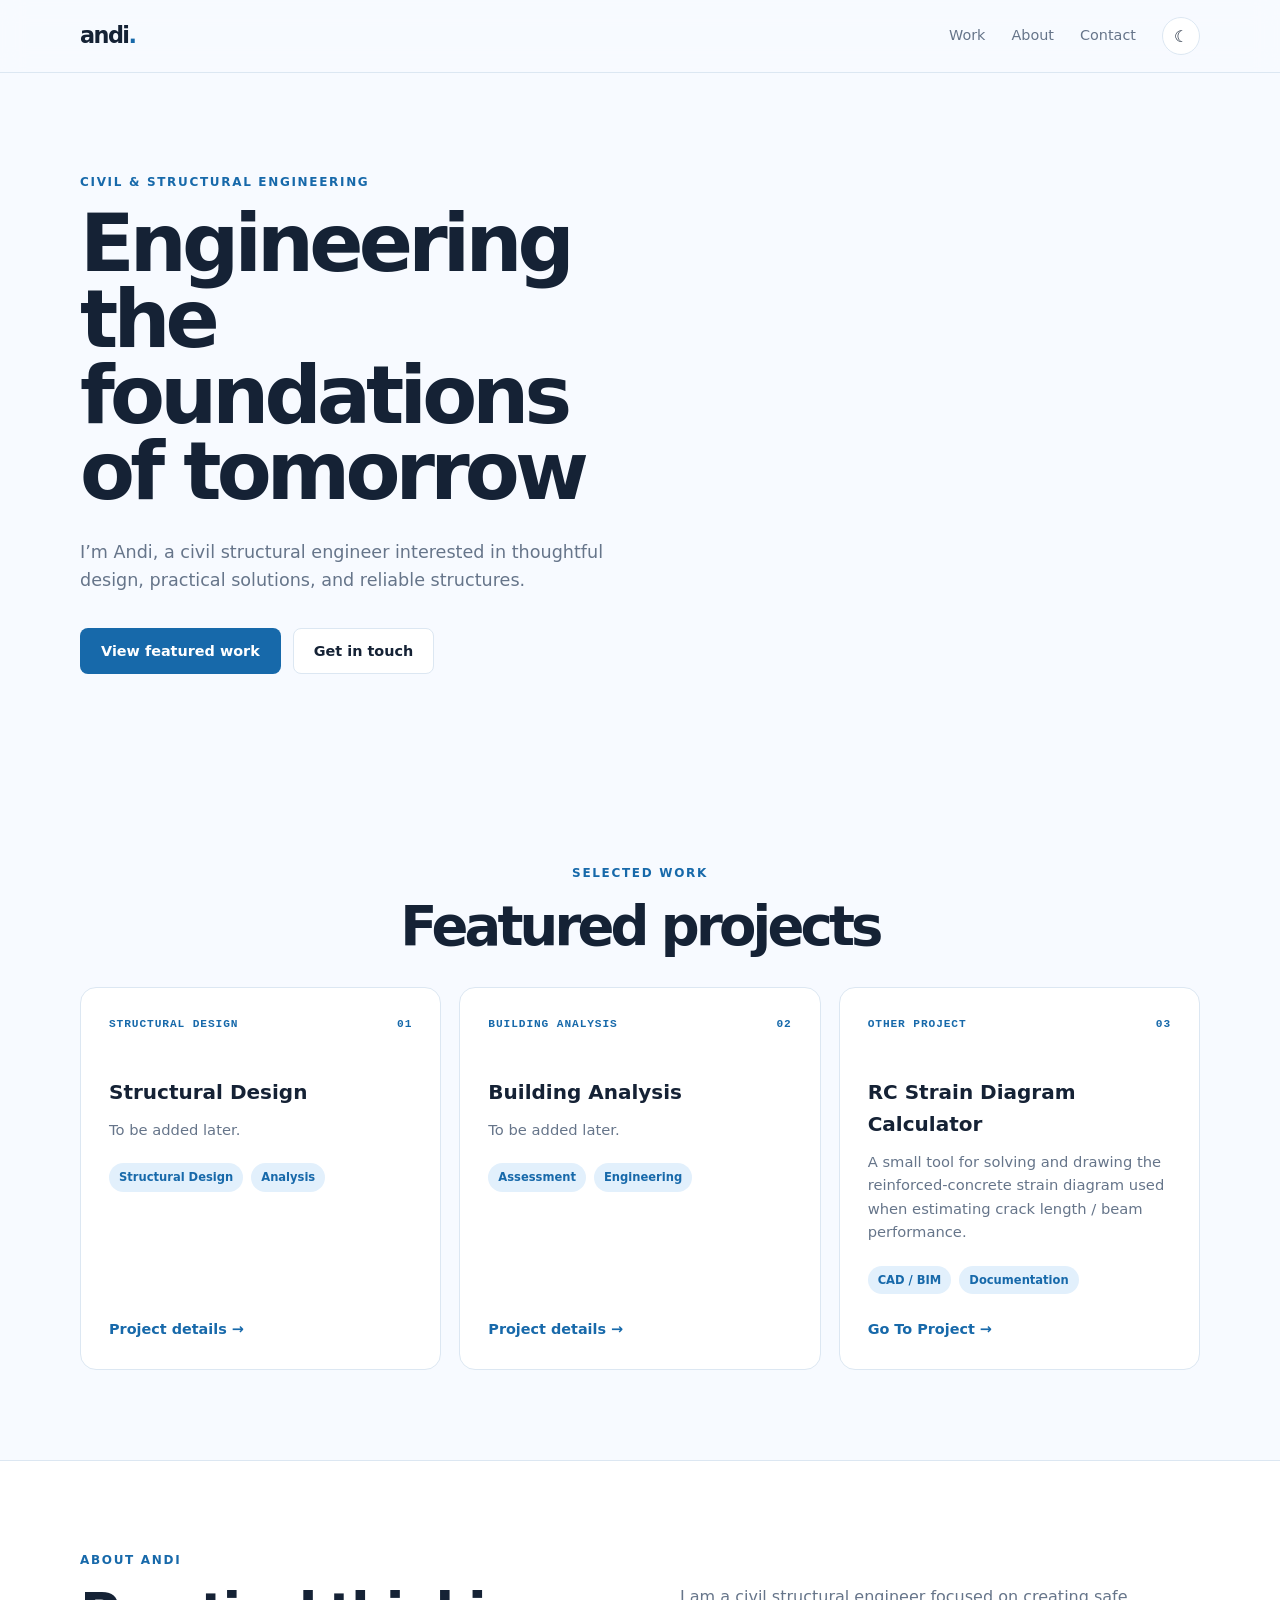
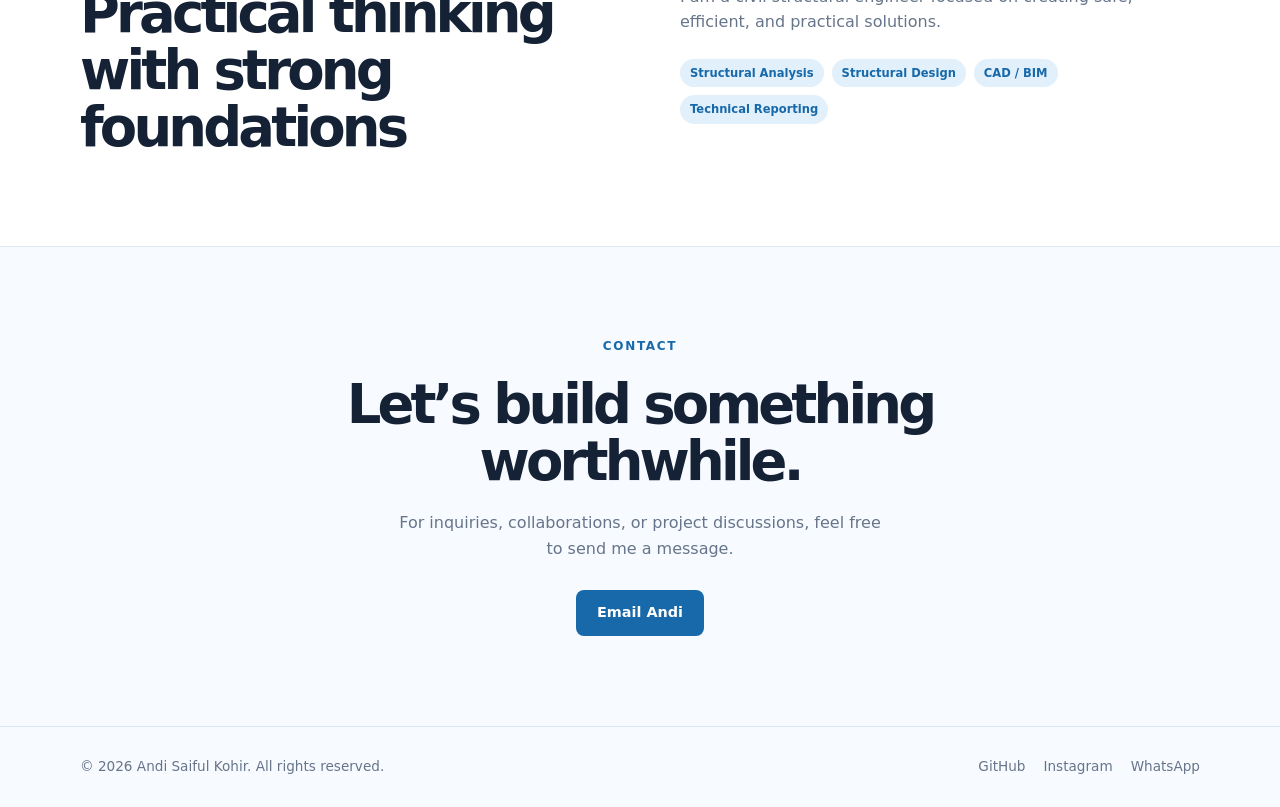
==== index.html @ f7a065cc "Add portfolio and shared CSS, JavaScript, and update index.html structure" ====
<!DOCTYPE html>
<html lang="en">
<head>
  <meta charset="UTF-8" />
  <meta name="viewport" content="width=device-width, initial-scale=1.0" />

  <title>Andi Saiful Kohir | Civil Structural Engineer</title>
  <meta
    name="description"
    content="Portfolio of Andi Saiful Kohir, a civil structural engineer."
  />

  <!-- Apply saved theme before the page loads -->
  <script>
    const savedTheme = localStorage.getItem("theme");
    const prefersDark = window.matchMedia(
      "(prefers-color-scheme: dark)"
    ).matches;

    if (savedTheme === "dark" || (!savedTheme && prefersDark)) {
      document.documentElement.setAttribute("data-theme", "dark");
    }
  </script>

  <link rel="stylesheet" href="assets/css/shared.css" />
  <link rel="stylesheet" href="assets/css/portfolio.css" />
</head>

<body>
  <header class="site-header">
    <nav class="navbar container" aria-label="Main navigation">
      <a class="logo" href="#top">andi<span>.</span></a>

      <div class="nav-links">
        <a href="#work">Work</a>
        <a href="#about">About</a>
        <a href="#contact">Contact</a>

        <button
          class="theme-toggle"
          id="theme-toggle"
          type="button"
          aria-label="Switch to dark mode"
          aria-pressed="false"
        >
          <span id="theme-icon" aria-hidden="true">☾</span>
        </button>
      </div>
    </nav>
  </header>

  <main id="top">
    <!-- Hero -->
    <section class="hero container">
      <div class="hero-content">
        <p class="eyebrow">Civil & Structural Engineering</p>

        <h1>
          <span>Engineering</span>
          <span>the foundations</span>
          <span>of tomorrow</span>
        </h1>

        <p class="hero-text">
          I’m Andi, a civil structural engineer interested in thoughtful
          design, practical solutions, and reliable structures.
        </p>

        <div class="hero-actions">
          <a class="button button-primary" href="#work">
            View featured work
          </a>

          <a class="button button-secondary" href="#contact">
            Get in touch
          </a>
        </div>
      </div>

    </section>

    <!-- Featured work -->
    <section class="section container" id="work">
      <div class="section-heading">
        <p class="eyebrow">Selected work</p>
        <h2>Featured projects</h2>
      </div>

      <div class="project-grid">
        <article class="project-card">
          <div class="project-top">
            <span class="project-type">STRUCTURAL DESIGN</span>
            <span class="project-number">01</span>
          </div>

          <h3>Structural Design</h3>

          <p>
            To be added later.
          </p>

          <div class="project-tags">
            <span>Structural Design</span>
            <span>Analysis</span>
          </div>

          <a class="project-link" href="#">
            Project details →
          </a>
        </article>

        <article class="project-card">
          <div class="project-top">
            <span class="project-type">BUILDING ANALYSIS</span>
            <span class="project-number">02</span>
          </div>

          <h3>Building Analysis</h3>

          <p>
            To be added later.
          </p>

          <div class="project-tags">
            <span>Assessment</span>
            <span>Engineering</span>
          </div>

          <a class="project-link" href="#">
            Project details →
          </a>
        </article>

        <article class="project-card">
          <div class="project-top">
            <span class="project-type">OTHER PROJECT</span>
            <span class="project-number">03</span>
          </div>

          <h3>RC Strain Diagram Calculator</h3>

          <p>
            A small tool for solving and drawing the reinforced-concrete strain diagram used when estimating crack length / beam performance.
          </p>

          <div class="project-tags">
            <span>CAD / BIM</span>
            <span>Documentation</span>
          </div>

          <a class="project-link" href="https://andisaifulkohir.github.io/RC-Strain-Diagram-Calculator/">
            Go To Project →
          </a>
        </article>
      </div>
    </section>

    <!-- About -->
    <section class="about-section" id="about">
      <div class="about-content container">
        <div>
          <p class="eyebrow">About Andi</p>
          <h2>Practical thinking with strong foundations</h2>
        </div>

        <div class="about-text">
          <p>
            I am a civil structural engineer focused on creating safe,
            efficient, and practical solutions.
          </p>

          <div class="skills">
            <span>Structural Analysis</span>
            <span>Structural Design</span>
            <span>CAD / BIM</span>
            <span>Technical Reporting</span>
          </div>
        </div>
      </div>
    </section>

    <!-- Contact -->
    <section class="contact-section section container" id="contact">
      <p class="eyebrow">Contact</p>
      <h2>Let’s build something worthwhile.</h2>

      <p>
        For inquiries, collaborations, or project
        discussions, feel free to send me a message.
      </p>

      <a class="button button-primary" href="mailto:andisaifulkohir@gmail.com">
        Email Andi
      </a>
    </section>
  </main>

  <footer class="site-footer">
    <div class="footer-content container">
      <p>© <span id="current-year"></span> Andi Saiful Kohir. All rights reserved.</p>

      <div class="social-links">
        <a
          href="https://github.com/andisaifulkohir"
          target="_blank"
          rel="noopener"
        >
          GitHub
        </a>

        <a
          href="https://www.instagram.com/andisaifulkohir/"
          target="_blank"
          rel="noopener"
        >
          Instagram
        </a>

        <a
          href="https://wa.me/6285174264076"
          target="_blank"
          rel="noopener"
        >
          WhatsApp
        </a>
      </div>
    </div>
  </footer>

  <script src="assets/js/shared.js"></script>
  <script src="assets/js/portfolio.js"></script>
</body>
</html>
---- assets/css/shared.css ----
:root {
  color-scheme: light;

  --background: #f7faff;
  --surface: #ffffff;
  --surface-muted: #eef5fc;

  --text: #152235;
  --text-muted: #66758a;

  --border: #dce7f2;

  --blue: #1769aa;
  --blue-dark: #0e4f83;
  --blue-soft: #e2f0fc;

  --drawing: #1769aa;
  --drawing-light: #9fc5e4;

  --shadow: 0 18px 45px rgba(29, 77, 115, 0.1);

  --container-width: 1120px;
  --radius: 16px;
  --font-sans: Inter, ui-sans-serif, system-ui, -apple-system, BlinkMacSystemFont,
    "Segoe UI", sans-serif;
  --font-mono: "SFMono-Regular", Consolas, monospace;
}

:root[data-theme="dark"] {
  color-scheme: dark;

  --background: #0d141c;
  --surface: #141e29;
  --surface-muted: #1a2a39;

  --text: #f1f6fb;
  --text-muted: #9eafc0;

  --border: #293b4c;

  --blue: #5aabeb;
  --blue-dark: #86c5f3;
  --blue-soft: #183950;

  --drawing: #62b5f0;
  --drawing-light: #426b89;

  --shadow: 0 18px 45px rgba(0, 0, 0, 0.25);
}

* {
  box-sizing: border-box;
  margin: 0;
  padding: 0;
}

html {
  scroll-behavior: smooth;
}

body {
  min-width: 320px;
  background: var(--background);
  color: var(--text);
  font-family: var(--font-sans);
  line-height: 1.6;
  transition:
    background-color 0.25s ease,
    color 0.25s ease;
}

a {
  color: inherit;
  text-decoration: none;
}

button,
a {
  -webkit-tap-highlight-color: transparent;
}

button:focus-visible,
a:focus-visible {
  outline: 3px solid var(--blue);
  outline-offset: 4px;
}

.container {
  width: min(calc(100% - 40px), var(--container-width));
  margin-inline: auto;
}

.site-header {
  position: sticky;
  top: 0;
  z-index: 10;
  border-bottom: 1px solid var(--border);
  background: rgba(247, 250, 255, 0.88);
  backdrop-filter: blur(12px);
}

:root[data-theme="dark"] .site-header {
  background: rgba(13, 20, 28, 0.88);
}

.navbar {
  min-height: 72px;
  display: flex;
  align-items: center;
  justify-content: space-between;
  gap: 24px;
}

.logo {
  color: var(--text);
  font-size: 1.4rem;
  font-weight: 800;
  letter-spacing: -0.07em;
}

.logo span {
  color: var(--blue);
}

.nav-links {
  display: flex;
  align-items: center;
  gap: 26px;
}

.nav-links > a {
  color: var(--text-muted);
  font-size: 0.9rem;
  transition: color 0.2s ease;
}

.nav-links > a:hover {
  color: var(--blue);
}

.theme-toggle {
  width: 38px;
  height: 38px;
  display: grid;
  place-items: center;
  border: 1px solid var(--border);
  border-radius: 50%;
  background: var(--surface);
  color: var(--text);
  cursor: pointer;
  font-size: 1rem;
  transition:
    border-color 0.2s ease,
    background-color 0.2s ease,
    transform 0.2s ease;
}

.theme-toggle:hover {
  border-color: var(--blue);
  background: var(--surface-muted);
  transform: rotate(12deg);
}

.button {
  min-height: 46px;
  display: inline-flex;
  align-items: center;
  justify-content: center;
  padding: 0 20px;
  border: 1px solid transparent;
  border-radius: 8px;
  font-size: 0.9rem;
  font-weight: 700;
  transition:
    background-color 0.2s ease,
    border-color 0.2s ease,
    color 0.2s ease,
    transform 0.2s ease;
}

.button:hover {
  transform: translateY(-2px);
}

.button-primary {
  background: var(--blue);
  color: #ffffff;
}

.button-primary:hover {
  background: var(--blue-dark);
}

.button-secondary {
  border-color: var(--border);
  background: var(--surface);
  color: var(--text);
}

.button-secondary:hover {
  border-color: var(--blue);
  background: var(--surface-muted);
}

@media (max-width: 560px) {
  .container {
    width: min(calc(100% - 28px), var(--container-width));
  }

  .navbar {
    min-height: 64px;
  }

  .nav-links {
    gap: 12px;
  }

  .nav-links > a {
    display: none;
  }

  .button {
    width: 100%;
  }
}

@media (prefers-reduced-motion: reduce) {
  *,
  *::before,
  *::after {
    scroll-behavior: auto !important;
    transition-duration: 0.01ms !important;
    animation-duration: 0.01ms !important;
  }
}
---- assets/css/portfolio.css ----
/* Hero */
.hero {
  min-height: 650px;

  display: grid;
  grid-template-columns: 1fr 0.9fr;
  align-items: center;
  gap: 80px;

  padding-block: 100px;
}

.eyebrow {
  margin-bottom: 14px;

  color: var(--blue);
  font-size: 0.75rem;
  font-weight: 800;
  letter-spacing: 0.14em;
  text-transform: uppercase;
}

.hero h1 {
  max-width: 650px;

  font-size: clamp(3.5rem, 8vw, 5rem);
  line-height: 0.95;
  letter-spacing: -0.06em;
}

.hero h1 span {
  display: block;
}

.hero-text {
  max-width: 530px;
  margin-top: 28px;

  color: var(--text-muted);
  font-size: 1.1rem;
}

.hero-actions {
  display: flex;
  flex-wrap: wrap;
  gap: 12px;
  margin-top: 34px;
}

/* Structural illustration */
.structure-card {
  overflow: hidden;

  border: 1px solid var(--border);
  border-radius: var(--radius);
  background: var(--surface);
  box-shadow: var(--shadow);

  transform: rotate(2deg);
  transition: transform 0.3s ease;
}

.structure-card:hover {
  transform: rotate(0deg) translateY(-5px);
}

.card-label,
.card-footer {
  display: flex;
  justify-content: space-between;
  gap: 16px;

  color: var(--text-muted);
  font-family: "SFMono-Regular", Consolas, monospace;
  font-size: 0.7rem;
  letter-spacing: 0.08em;
}

.card-label {
  padding: 18px 20px;
  border-bottom: 1px solid var(--border);
}

.card-footer {
  padding: 18px 20px;
  border-top: 1px solid var(--border);
}

.structure-drawing {
  display: block;
  width: 100%;
  min-height: 300px;
  padding: 25px;
}

.structure-drawing line {
  fill: none;
  stroke: var(--drawing);
  stroke-width: 4;
  stroke-linecap: round;
}

.structure-drawing .light-line {
  stroke: var(--drawing-light);
  stroke-width: 2;
}

.structure-drawing circle {
  fill: var(--surface);
  stroke: var(--drawing);
  stroke-width: 4;
}

/* Sections */
.section {
  padding-block: 90px;
}

.section-heading {
  margin-bottom: 32px;
  text-align: center;
}

.section h2,
.about-section h2,
.contact-section h2 {
  max-width: 600px;
  margin-inline: auto;

  font-size: clamp(2.2rem, 5vw, 3.4rem);
  line-height: 1.05;
  letter-spacing: -0.07em;
}

/* Project cards */
.project-grid {
  display: grid;
  grid-template-columns: repeat(3, 1fr);
  gap: 18px;
}

.project-card {
  min-height: 330px;

  display: flex;
  flex-direction: column;
  align-items: flex-start;

  padding: 28px;
  border: 1px solid var(--border);
  border-radius: var(--radius);
  background: var(--surface);

  transition:
    border-color 0.2s ease,
    box-shadow 0.2s ease,
    transform 0.2s ease;
}

.project-card:hover {
  border-color: var(--blue);
  box-shadow: var(--shadow);
  transform: translateY(-5px);
}

.project-top {
  width: 100%;

  display: flex;
  align-items: center;
  justify-content: space-between;
  gap: 16px;

  margin-bottom: 42px;
}

.project-type,
.project-number {
  color: var(--blue);
  font-family: "SFMono-Regular", Consolas, monospace;
  font-size: 0.7rem;
  font-weight: 700;
  letter-spacing: 0.08em;
}

.project-card h3 {
  font-size: 1.25rem;
}

.project-card p {
  margin-top: 10px;

  color: var(--text-muted);
  font-size: 0.92rem;
}

.project-tags {
  display: flex;
  flex-wrap: wrap;
  gap: 8px;
  margin-top: 22px;
}

.project-tags span,
.skills span {
  padding: 5px 10px;
  border-radius: 999px;
  background: var(--blue-soft);
  color: var(--blue);
  font-size: 0.72rem;
  font-weight: 700;
}

.project-link {
  margin-top: auto;
  padding-top: 24px;

  color: var(--blue);
  font-size: 0.9rem;
  font-weight: 700;
}

.project-link:hover {
  color: var(--blue-dark);
}

/* About */
.about-section {
  border-block: 1px solid var(--border);
  background: var(--surface);
}

.about-content {
  display: grid;
  grid-template-columns: 1fr 1fr;
  align-items: center;
  gap: 80px;

  padding-block: 90px;
}

.about-text {
  max-width: 520px;
  color: var(--text-muted);
}

.skills {
  display: flex;
  flex-wrap: wrap;
  gap: 8px;
  margin-top: 24px;
}

/* Contact */
.contact-section {
  text-align: center;
}

.contact-section .eyebrow {
  margin-bottom: 20px;
}

.contact-section > p:not(.eyebrow) {
  max-width: 500px;
  margin: 20px auto 28px;
  color: var(--text-muted);
}

/* Footer */
.site-footer {
  border-top: 1px solid var(--border);
}

.footer-content {
  min-height: 80px;

  display: flex;
  align-items: center;
  justify-content: space-between;
  gap: 20px;

  color: var(--text-muted);
  font-size: 0.85rem;
}

.social-links {
  display: flex;
  gap: 18px;
}

.social-links a:hover {
  color: var(--blue);
}

/* Tablet */
@media (max-width: 850px) {
  .hero {
    min-height: auto;
    grid-template-columns: 1fr;
    gap: 55px;
    padding-block: 80px;
  }

  .structure-card {
    width: min(100%, 620px);
    margin-inline: auto;
  }

  .project-grid {
    grid-template-columns: 1fr;
  }

  .project-card {
    min-height: 280px;
  }

  .about-content {
    grid-template-columns: 1fr;
    gap: 25px;
    padding-block: 70px;
  }
}

/* Mobile */
@media (max-width: 560px) {
  .hero {
    padding-block: 70px;
  }

  .hero h1 {
    font-size: clamp(2.5rem, 12vw, 3.5rem);
  }

  .hero-actions {
    flex-direction: column;
    align-items: stretch;
  }

  .structure-drawing {
    min-height: 230px;
    padding: 15px;
  }

  .card-label,
  .card-footer {
    font-size: 0.6rem;
  }

  .section {
    padding-block: 65px;
  }

  .footer-content {
    align-items: flex-start;
    flex-direction: column;
    justify-content: center;
    padding-block: 20px;
  }
}
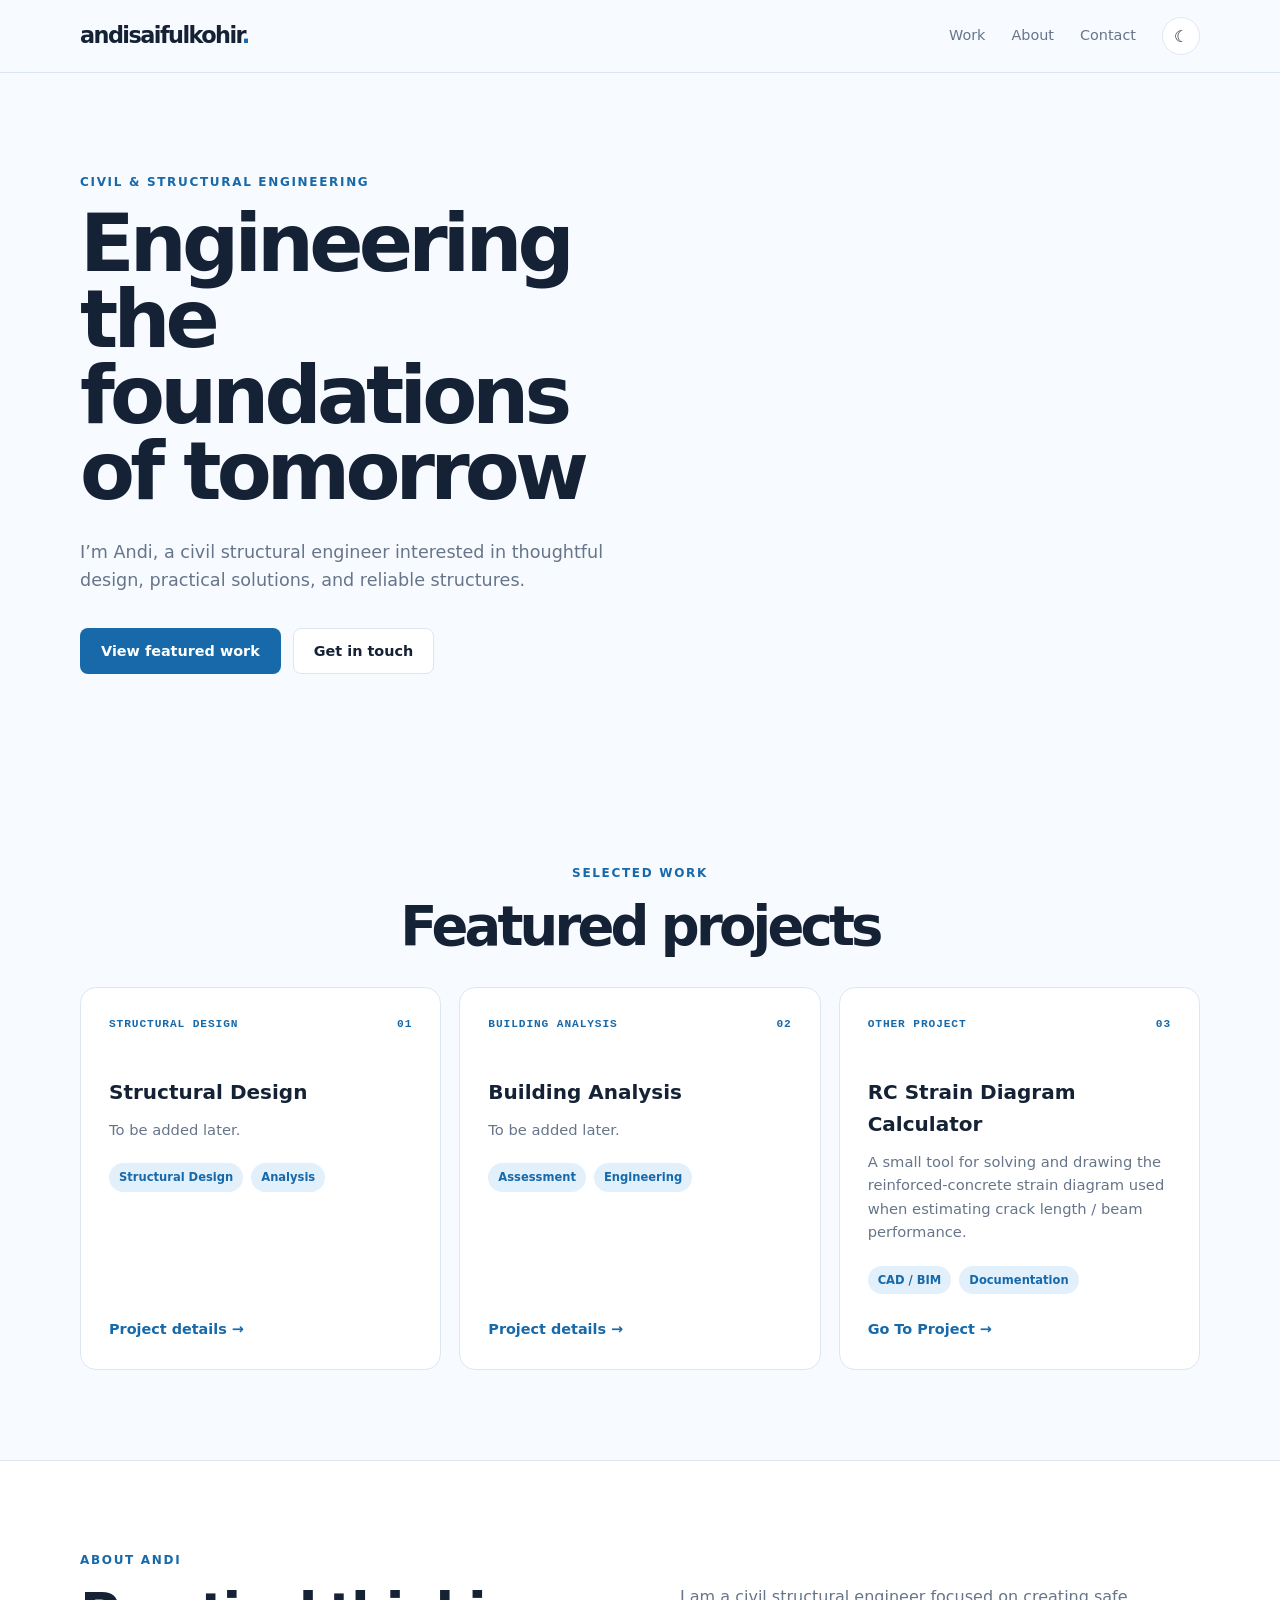
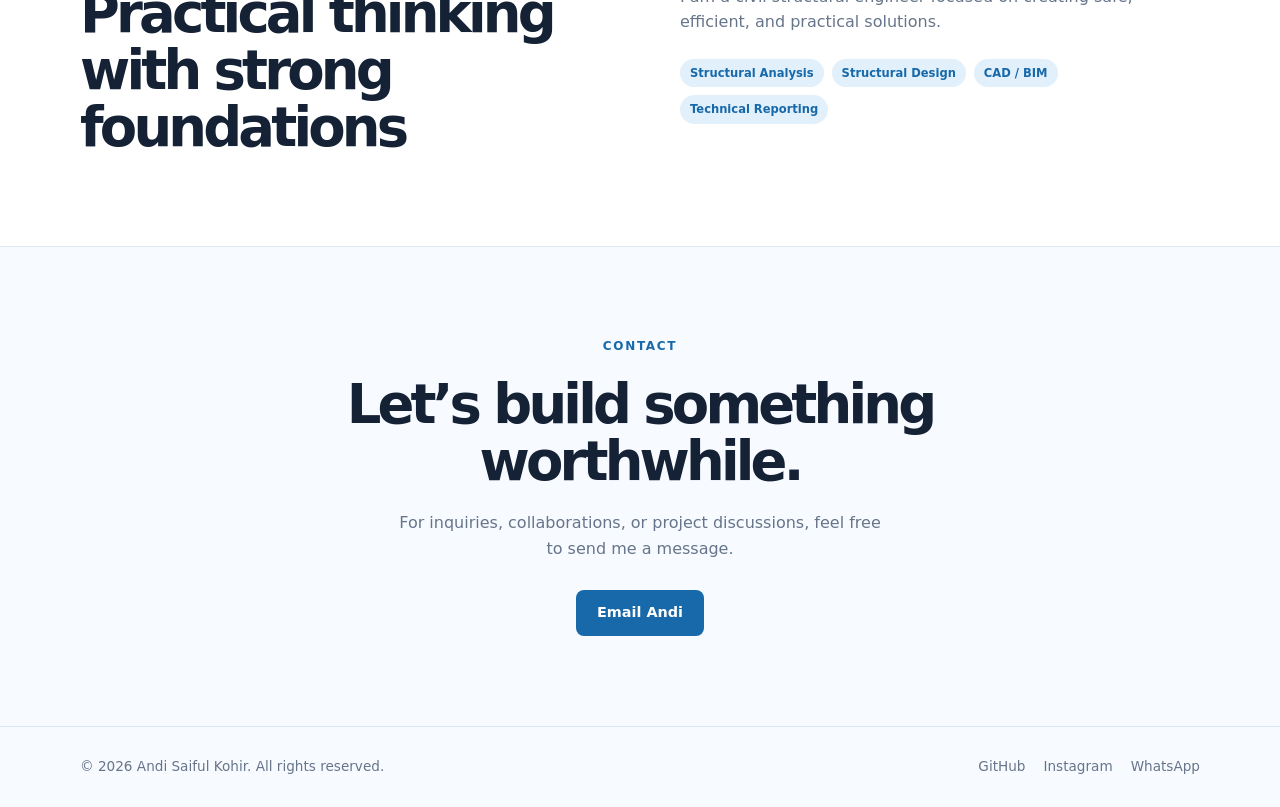
==== commit a28628a2: "Update logo text in navigation" ====
--- a/index.html
+++ b/index.html
@@ -29,7 +29,7 @@
 <body>
   <header class="site-header">
     <nav class="navbar container" aria-label="Main navigation">
-      <a class="logo" href="#top">andi<span>.</span></a>
+      <a class="logo" href="#top">andisaifulkohir<span>.</span></a>
 
       <div class="nav-links">
         <a href="#work">Work</a>
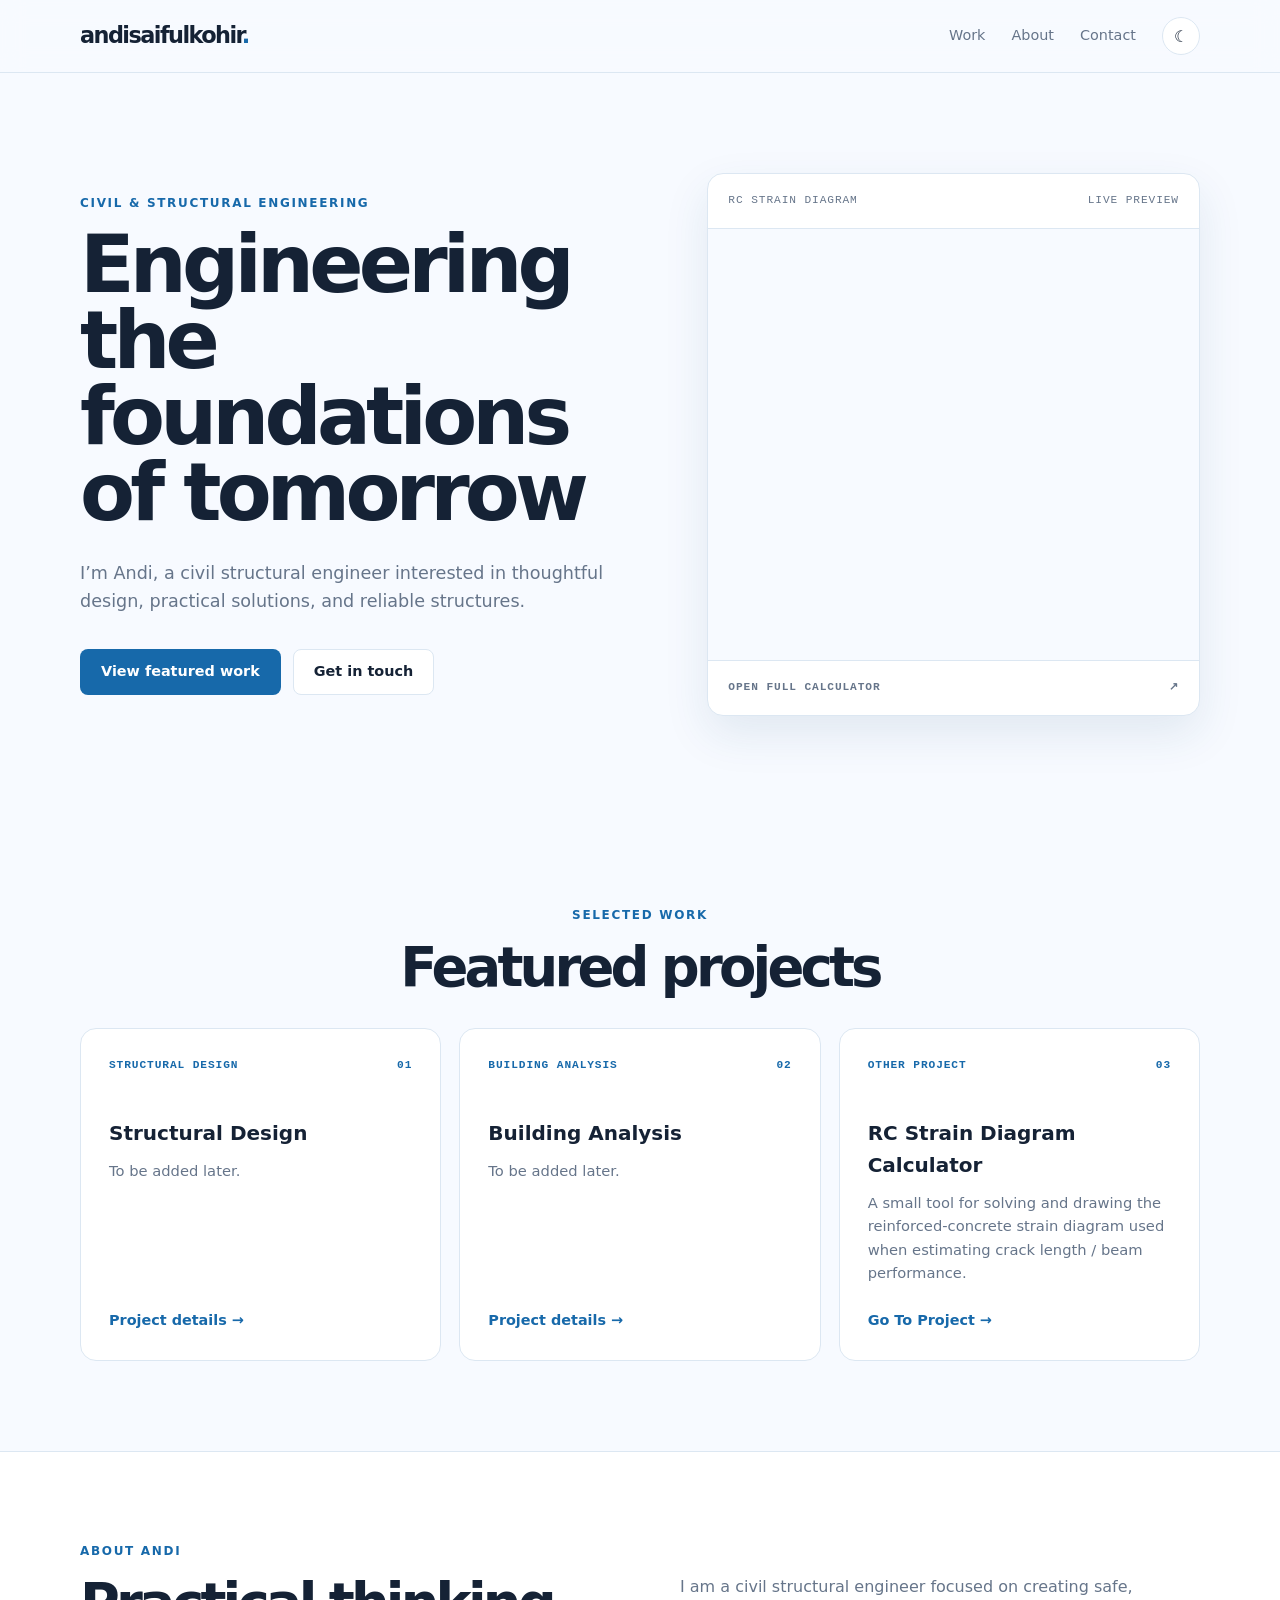
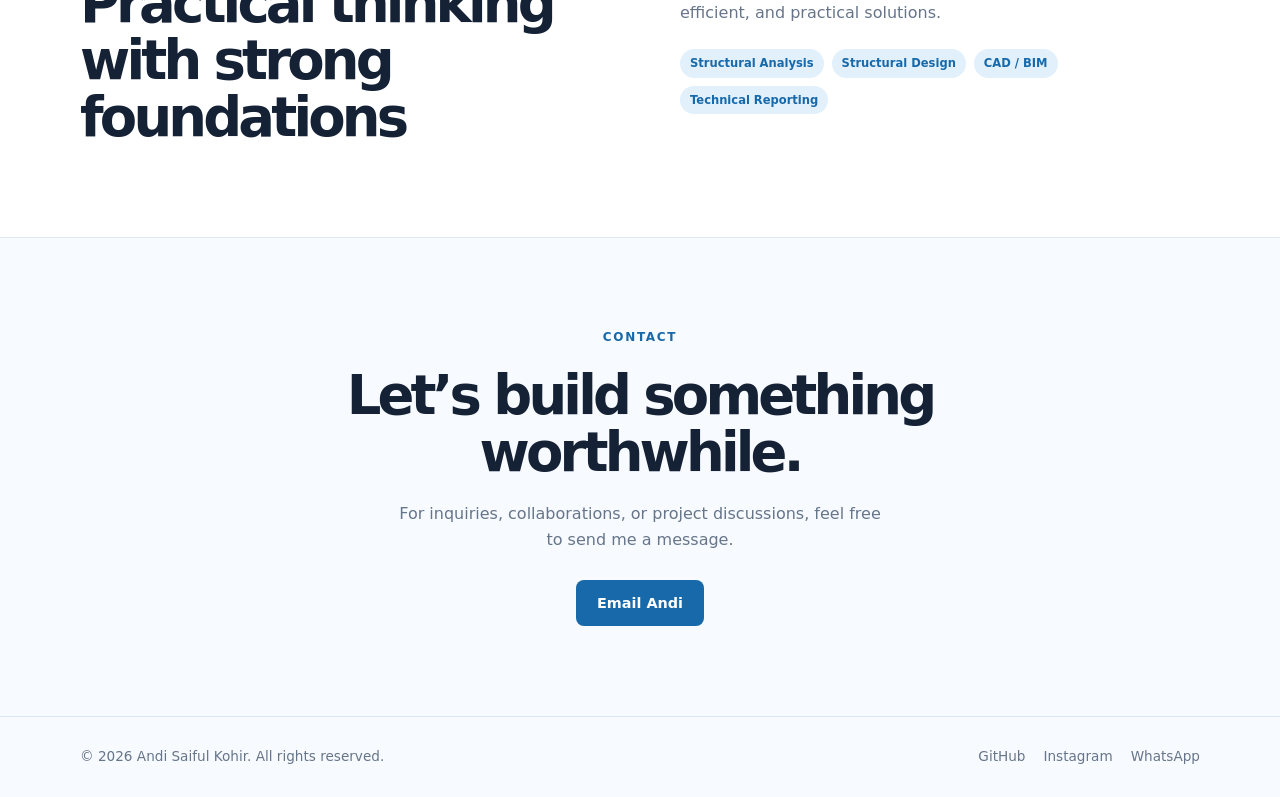
==== commit 31d600aa: "Add interactive RC Strain Diagram Calculator preview to homepage" ====
--- a/index.html
+++ b/index.html
@@ -77,6 +77,29 @@
         </div>
       </div>
 
+      <div class="calculator-preview">
+        <div class="card-label">
+          <span>RC STRAIN DIAGRAM</span>
+          <span>LIVE PREVIEW</span>
+        </div>
+
+        <div class="calculator-frame">
+          <iframe
+            src="https://andisaifulkohir.github.io/RC-Strain-Diagram-Calculator/"
+            title="Interactive preview of the RC Strain Diagram Calculator"
+          ></iframe>
+        </div>
+
+        <a
+          class="card-footer calculator-preview-link"
+          href="https://andisaifulkohir.github.io/RC-Strain-Diagram-Calculator/"
+          target="_blank"
+          rel="noopener"
+        >
+          <span>OPEN FULL CALCULATOR</span>
+          <span aria-hidden="true">↗</span>
+        </a>
+      </div>
     </section>
 
     <!-- Featured work -->
@@ -99,11 +122,6 @@
             To be added later.
           </p>
 
-          <div class="project-tags">
-            <span>Structural Design</span>
-            <span>Analysis</span>
-          </div>
-
           <a class="project-link" href="#">
             Project details →
           </a>
@@ -121,11 +139,6 @@
             To be added later.
           </p>
 
-          <div class="project-tags">
-            <span>Assessment</span>
-            <span>Engineering</span>
-          </div>
-
           <a class="project-link" href="#">
             Project details →
           </a>
@@ -142,11 +155,6 @@
           <p>
             A small tool for solving and drawing the reinforced-concrete strain diagram used when estimating crack length / beam performance.
           </p>
-
-          <div class="project-tags">
-            <span>CAD / BIM</span>
-            <span>Documentation</span>
-          </div>
 
           <a class="project-link" href="https://andisaifulkohir.github.io/RC-Strain-Diagram-Calculator/">
             Go To Project →
--- a/assets/css/portfolio.css
+++ b/assets/css/portfolio.css
@@ -45,6 +45,40 @@
   flex-wrap: wrap;
   gap: 12px;
   margin-top: 34px;
+}
+
+/* Keep the calculator's desktop controls and diagram visible in the compact hero card. */
+.calculator-preview {
+  overflow: hidden;
+  border: 1px solid var(--border);
+  border-radius: var(--radius);
+  background: var(--surface);
+  box-shadow: var(--shadow);
+}
+
+.calculator-frame {
+  container-type: inline-size;
+  aspect-ratio: 900 / 790;
+  overflow: hidden;
+  background: var(--background);
+}
+
+.calculator-frame iframe {
+  display: block;
+  width: 900px;
+  height: 790px;
+  border: 0;
+  transform: scale(calc(100cqw / 900px));
+  transform-origin: top left;
+}
+
+:root[data-theme="dark"] .calculator-frame iframe {
+  filter: invert(0.95) hue-rotate(180deg);
+}
+
+.calculator-preview-link {
+  color: var(--blue);
+  font-weight: 700;
 }
 
 /* Structural illustration */
@@ -306,6 +340,11 @@
     margin-inline: auto;
   }
 
+  .calculator-preview {
+    width: min(100%, 620px);
+    margin-inline: auto;
+  }
+
   .project-grid {
     grid-template-columns: 1fr;
   }
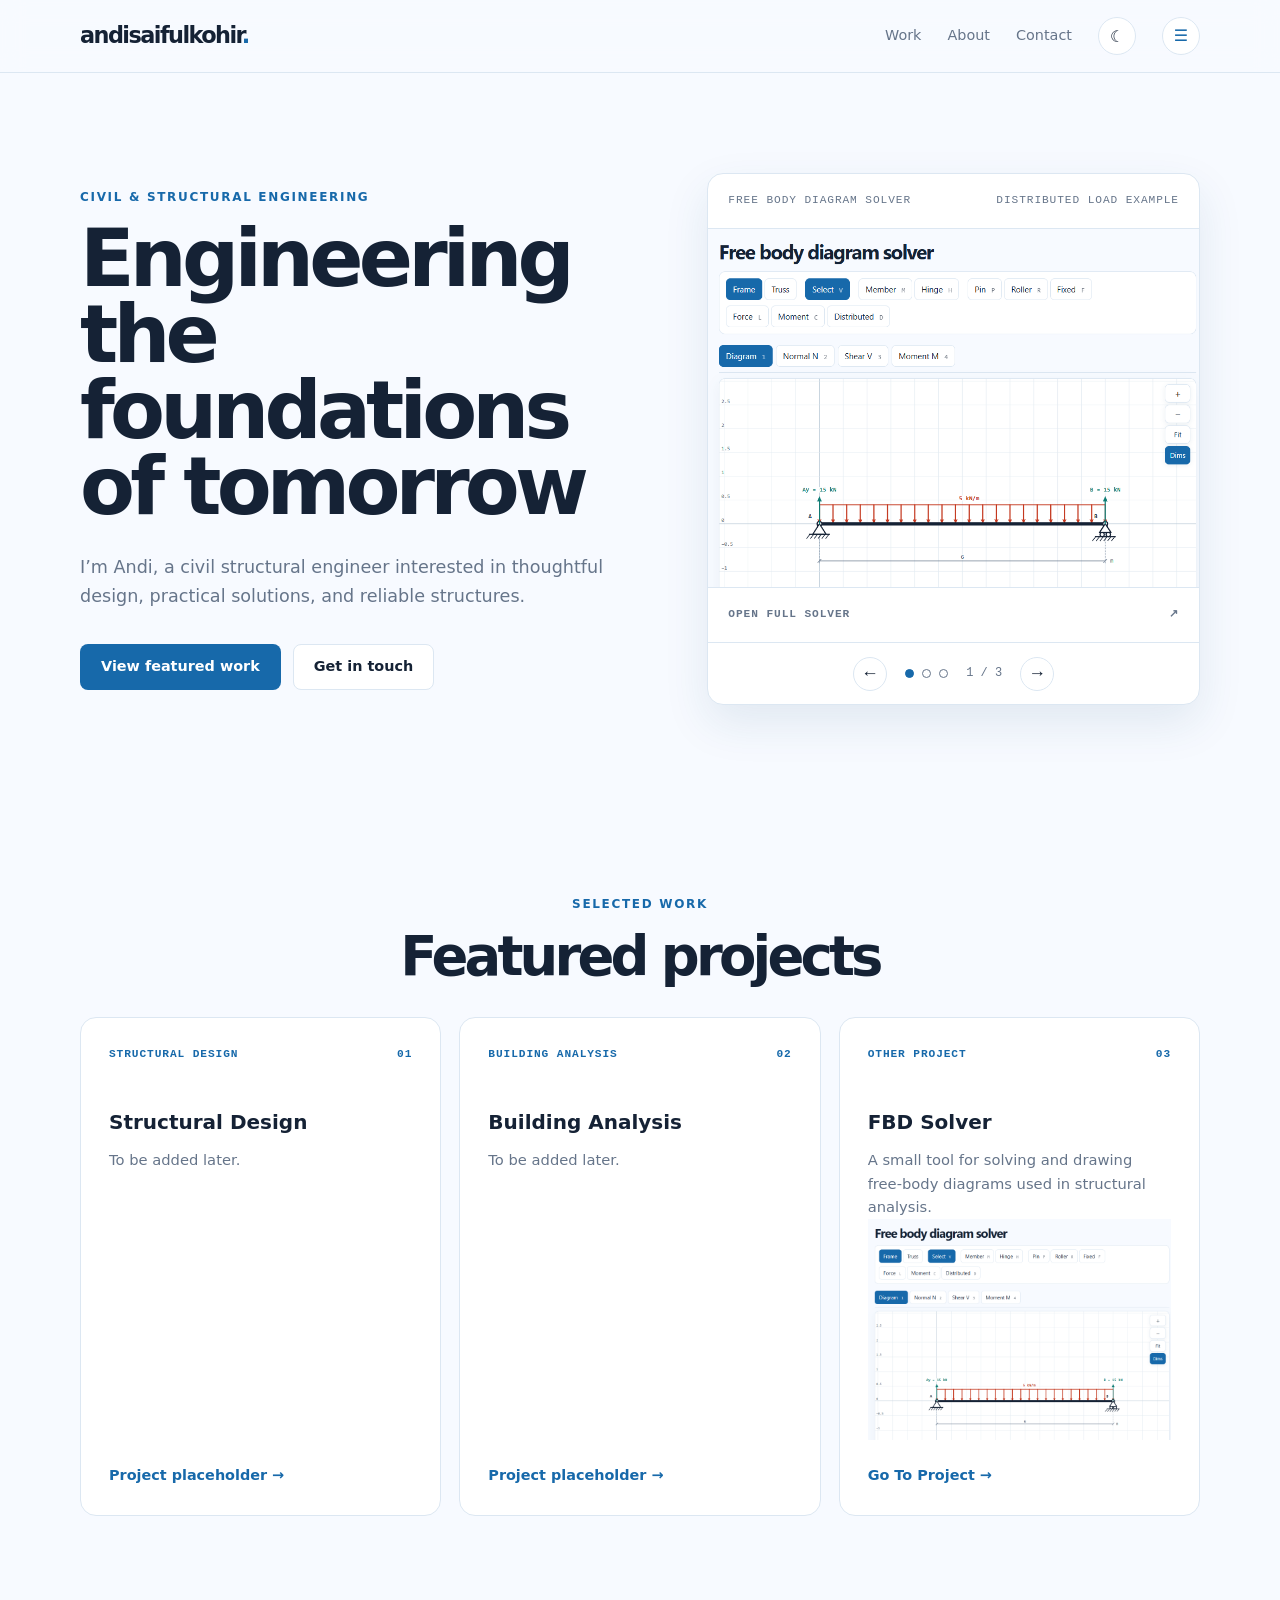
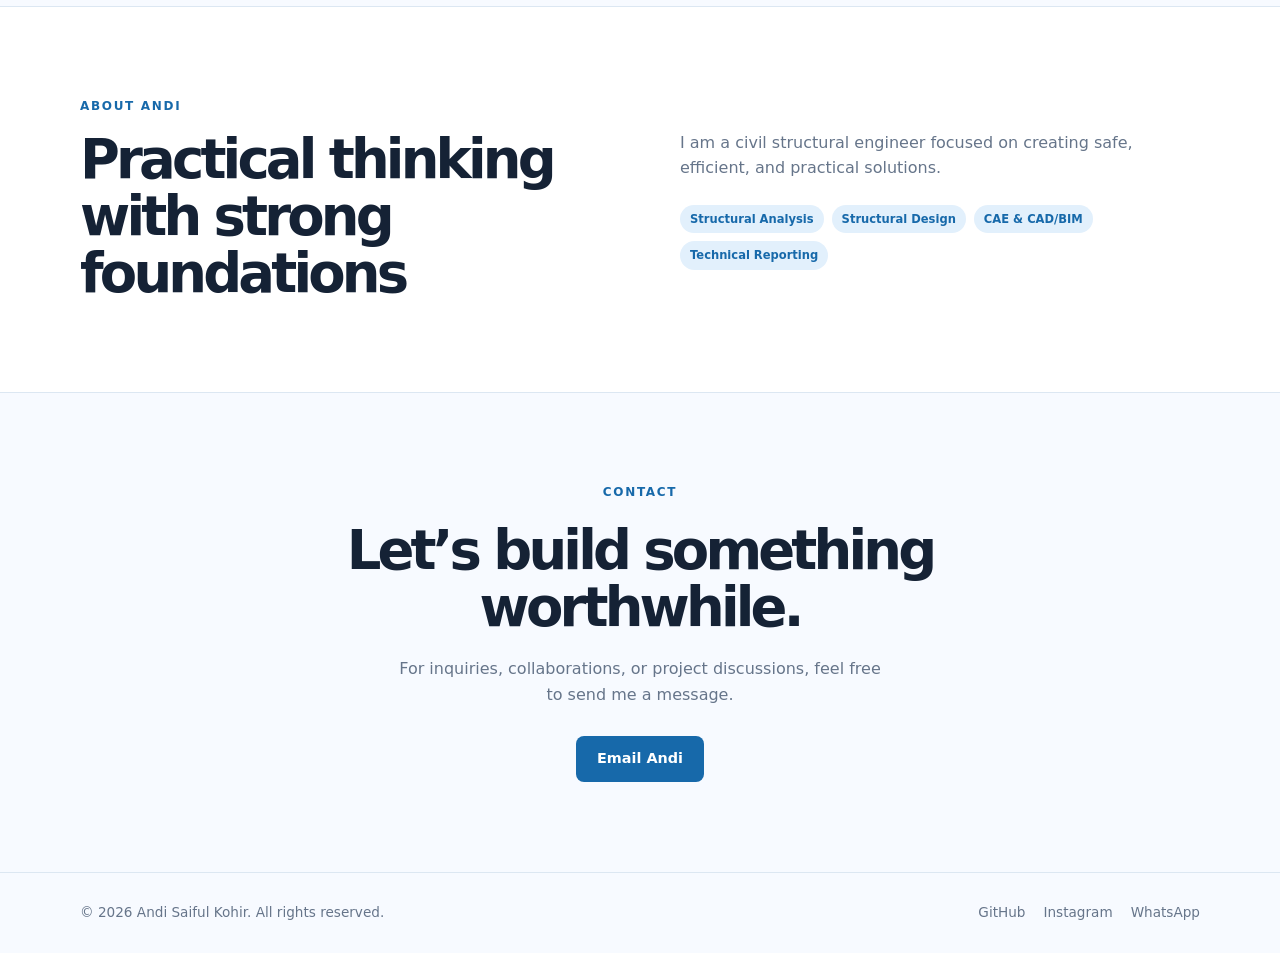
==== commit 5d83eac1: "Add quick access sidebar and enhance project previews with interactive elements" ====
--- a/index.html
+++ b/index.html
@@ -78,27 +78,115 @@
       </div>
 
       <div class="calculator-preview">
-        <div class="card-label">
-          <span>RC STRAIN DIAGRAM</span>
-          <span>LIVE PREVIEW</span>
-        </div>
-
-        <div class="calculator-frame">
-          <iframe
-            src="https://andisaifulkohir.github.io/RC-Strain-Diagram-Calculator/"
-            title="Interactive preview of the RC Strain Diagram Calculator"
-          ></iframe>
-        </div>
-
-        <a
-          class="card-footer calculator-preview-link"
-          href="https://andisaifulkohir.github.io/RC-Strain-Diagram-Calculator/"
-          target="_blank"
-          rel="noopener"
-        >
-          <span>OPEN FULL CALCULATOR</span>
-          <span aria-hidden="true">↗</span>
-        </a>
+        <div class="preview-slides" aria-live="polite">
+          <section class="preview-slide" aria-label="Free body diagram solver preview">
+            <div class="card-label">
+              <span>FREE BODY DIAGRAM SOLVER</span>
+              <span>DISTRIBUTED LOAD EXAMPLE</span>
+            </div>
+
+            <img
+              class="preview-screenshot"
+              src="assets/images/fbd-solver-preview.png"
+              data-dark-src="assets/images/fbd-solver-preview-dark.png"
+              alt="Free body diagram solver showing a simply supported beam under a distributed load"
+              width="904"
+              height="660"
+              style="display: block; width: 100%; max-width: 100%; height: auto;"
+            />
+
+            <a
+              class="card-footer calculator-preview-link"
+              href="https://andisaifulkohir.github.io/FBD-Solver/"
+              target="_blank"
+              rel="noopener"
+            >
+              <span>OPEN FULL SOLVER</span>
+              <span aria-hidden="true">↗</span>
+            </a>
+          </section>
+
+          <section class="preview-slide" aria-label="RC Strain Diagram Calculator preview" hidden>
+            <div class="card-label">
+              <span>RC STRAIN DIAGRAM</span>
+              <span>DEFAULT PAGE SCREENSHOT</span>
+            </div>
+
+            <img
+              class="preview-screenshot calculator-screenshot"
+              src="assets/images/rc-strain-calculator-default.png"
+              data-dark-src="assets/images/rc-strain-calculator-default-dark.png"
+              alt="Screenshot of the RC Strain Diagram Calculator with its default inputs and diagram"
+              width="850"
+              height="620"
+            />
+
+            <a
+              class="card-footer calculator-preview-link"
+              href="https://andisaifulkohir.github.io/RC-Strain-Diagram-Calculator/"
+              target="_blank"
+              rel="noopener"
+            >
+              <span>OPEN FULL CALCULATOR</span>
+              <span aria-hidden="true">↗</span>
+            </a>
+          </section>
+
+          <section
+            class="preview-slide"
+            aria-label="More projects preview"
+            hidden
+          >
+            <div class="card-label">
+              <span>MORE PROJECTS</span>
+              <span>COMING SOON</span>
+            </div>
+
+            <div class="preview-placeholder" role="img" aria-label="More project previews coming soon">
+              <span class="preview-placeholder-icon" aria-hidden="true">＋</span>
+              <h2>More projects on the way</h2>
+              <p>Preview coming soon</p>
+            </div>
+
+            <div class="card-footer preview-placeholder-footer">
+              <span>MORE PROJECTS ON THE WAY</span>
+              <span aria-hidden="true">↗</span>
+            </div>
+          </section>
+        </div>
+
+        <div class="preview-controls" aria-label="Preview navigation">
+          <button class="preview-arrow" type="button" data-preview-step="-1" aria-label="Previous preview">
+            <span aria-hidden="true">←</span>
+          </button>
+          <div class="preview-pagination" aria-label="Choose a preview">
+            <button
+              class="preview-dot"
+              type="button"
+              data-preview-index="0"
+              aria-label="Show preview 1: Free body diagram solver"
+              aria-pressed="true"
+            ></button>
+            <button
+              class="preview-dot"
+              type="button"
+              data-preview-index="1"
+              aria-label="Show preview 2: RC Strain Diagram Calculator"
+              aria-pressed="false"
+            ></button>
+            <button
+              class="preview-dot"
+              type="button"
+              data-preview-index="2"
+              aria-label="Show preview 3: More projects"
+              aria-pressed="false"
+            ></button>
+          </div>
+          <span class="preview-count" aria-live="polite">1 / 3</span>
+          <button class="preview-arrow" type="button" data-preview-step="1" aria-label="Next preview">
+            <span aria-hidden="true">→</span>
+          </button>
+        </div>
       </div>
     </section>
 
@@ -110,7 +198,7 @@
       </div>
 
       <div class="project-grid">
-        <article class="project-card">
+        <article class="project-card" id="structural-design">
           <div class="project-top">
             <span class="project-type">STRUCTURAL DESIGN</span>
             <span class="project-number">01</span>
@@ -122,12 +210,12 @@
             To be added later.
           </p>
 
-          <a class="project-link" href="#">
-            Project details →
+          <a class="project-link" href="#structural-design">
+            Project placeholder →
           </a>
         </article>
 
-        <article class="project-card">
+        <article class="project-card" id="building-analysis">
           <div class="project-top">
             <span class="project-type">BUILDING ANALYSIS</span>
             <span class="project-number">02</span>
@@ -139,24 +227,33 @@
             To be added later.
           </p>
 
-          <a class="project-link" href="#">
-            Project details →
+          <a class="project-link" href="#building-analysis">
+            Project placeholder →
           </a>
         </article>
 
-        <article class="project-card">
+        <article class="project-card" id="other-projects">
           <div class="project-top">
             <span class="project-type">OTHER PROJECT</span>
             <span class="project-number">03</span>
           </div>
 
-          <h3>RC Strain Diagram Calculator</h3>
+          <h3>FBD Solver</h3>
 
           <p>
-            A small tool for solving and drawing the reinforced-concrete strain diagram used when estimating crack length / beam performance.
+            A small tool for solving and drawing free-body diagrams used in structural analysis.
           </p>
-
-          <a class="project-link" href="https://andisaifulkohir.github.io/RC-Strain-Diagram-Calculator/">
+          <img
+              class="preview-screenshot"
+              src="assets/images/fbd-solver-preview.png"
+              data-dark-src="assets/images/fbd-solver-preview-dark.png"
+              alt="Free body diagram solver showing a simply supported beam under a distributed load"
+              width="904"
+              height="660"
+              style="display: block; width: 100%; max-width: 100%; height: auto;"
+            />
+
+          <a class="project-link" href="https://andisaifulkohir.github.io/FBD-Solver/">
             Go To Project →
           </a>
         </article>
@@ -180,7 +277,7 @@
           <div class="skills">
             <span>Structural Analysis</span>
             <span>Structural Design</span>
-            <span>CAD / BIM</span>
+            <span>CAE & CAD/BIM</span>
             <span>Technical Reporting</span>
           </div>
         </div>
@@ -237,5 +334,6 @@
 
   <script src="assets/js/shared.js"></script>
   <script src="assets/js/portfolio.js"></script>
+  <script src="assets/js/quick-access.js"></script>
 </body>
 </html>
--- a/assets/css/portfolio.css
+++ b/assets/css/portfolio.css
@@ -47,7 +47,6 @@
   margin-top: 34px;
 }
 
-/* Keep the calculator's desktop controls and diagram visible in the compact hero card. */
 .calculator-preview {
   overflow: hidden;
   border: 1px solid var(--border);
@@ -56,29 +55,115 @@
   box-shadow: var(--shadow);
 }
 
-.calculator-frame {
-  container-type: inline-size;
-  aspect-ratio: 900 / 790;
-  overflow: hidden;
-  background: var(--background);
-}
-
-.calculator-frame iframe {
+.preview-slide[hidden] {
+  display: none;
+}
+
+.preview-screenshot {
   display: block;
-  width: 900px;
-  height: 790px;
-  border: 0;
-  transform: scale(calc(100cqw / 900px));
-  transform-origin: top left;
-}
-
-:root[data-theme="dark"] .calculator-frame iframe {
-  filter: invert(0.95) hue-rotate(180deg);
+  width: 100%;
+  height: 360px;
+  object-fit: cover;
+  object-position: top;
+}
+
+.preview-placeholder {
+  min-height: 360px;
+  display: flex;
+  flex-direction: column;
+  align-items: center;
+  justify-content: center;
+  gap: 12px;
+  padding: 32px;
+  background:
+    linear-gradient(var(--border) 1px, transparent 1px),
+    linear-gradient(90deg, var(--border) 1px, transparent 1px),
+    var(--surface-muted);
+  background-size: 28px 28px;
+  text-align: center;
+}
+
+.preview-placeholder-icon {
+  width: 54px;
+  height: 54px;
+  display: grid;
+  place-items: center;
+  border: 1px solid var(--border);
+  border-radius: 16px;
+  background: var(--surface);
+  color: var(--blue);
+  font-size: 2rem;
+}
+
+.preview-placeholder h2 {
+  font-size: 1.35rem;
+}
+
+.preview-placeholder p {
+  color: var(--text-muted);
 }
 
 .calculator-preview-link {
   color: var(--blue);
   font-weight: 700;
+}
+
+.preview-placeholder-footer {
+  color: var(--text-muted);
+}
+
+.preview-controls {
+  min-height: 62px;
+  display: flex;
+  align-items: center;
+  justify-content: center;
+  gap: 18px;
+  border-top: 1px solid var(--border);
+}
+
+.preview-arrow {
+  width: 34px;
+  height: 34px;
+  display: grid;
+  place-items: center;
+  border: 1px solid var(--border);
+  border-radius: 50%;
+  background: var(--surface);
+  color: var(--text);
+  cursor: pointer;
+  font-size: 1.1rem;
+}
+
+.preview-arrow:hover,
+.preview-dot:hover {
+  border-color: var(--blue);
+}
+
+.preview-pagination {
+  display: flex;
+  align-items: center;
+  gap: 8px;
+}
+
+.preview-dot {
+  width: 9px;
+  height: 9px;
+  padding: 0;
+  border: 1px solid var(--text-muted);
+  border-radius: 50%;
+  background: transparent;
+  cursor: pointer;
+}
+
+.preview-dot[aria-pressed="true"] {
+  border-color: var(--blue);
+  background: var(--blue);
+}
+
+.preview-count {
+  color: var(--text-muted);
+  font-family: var(--font-mono);
+  font-size: 0.75rem;
 }
 
 /* Structural illustration */
@@ -345,6 +430,16 @@
     margin-inline: auto;
   }
 
+  .preview-placeholder {
+    min-height: 300px;
+  }
+
+  .preview-screenshot {
+    height: 300px;
+    object-fit: contain;
+    background: var(--surface-muted);
+  }
+
   .project-grid {
     grid-template-columns: 1fr;
   }
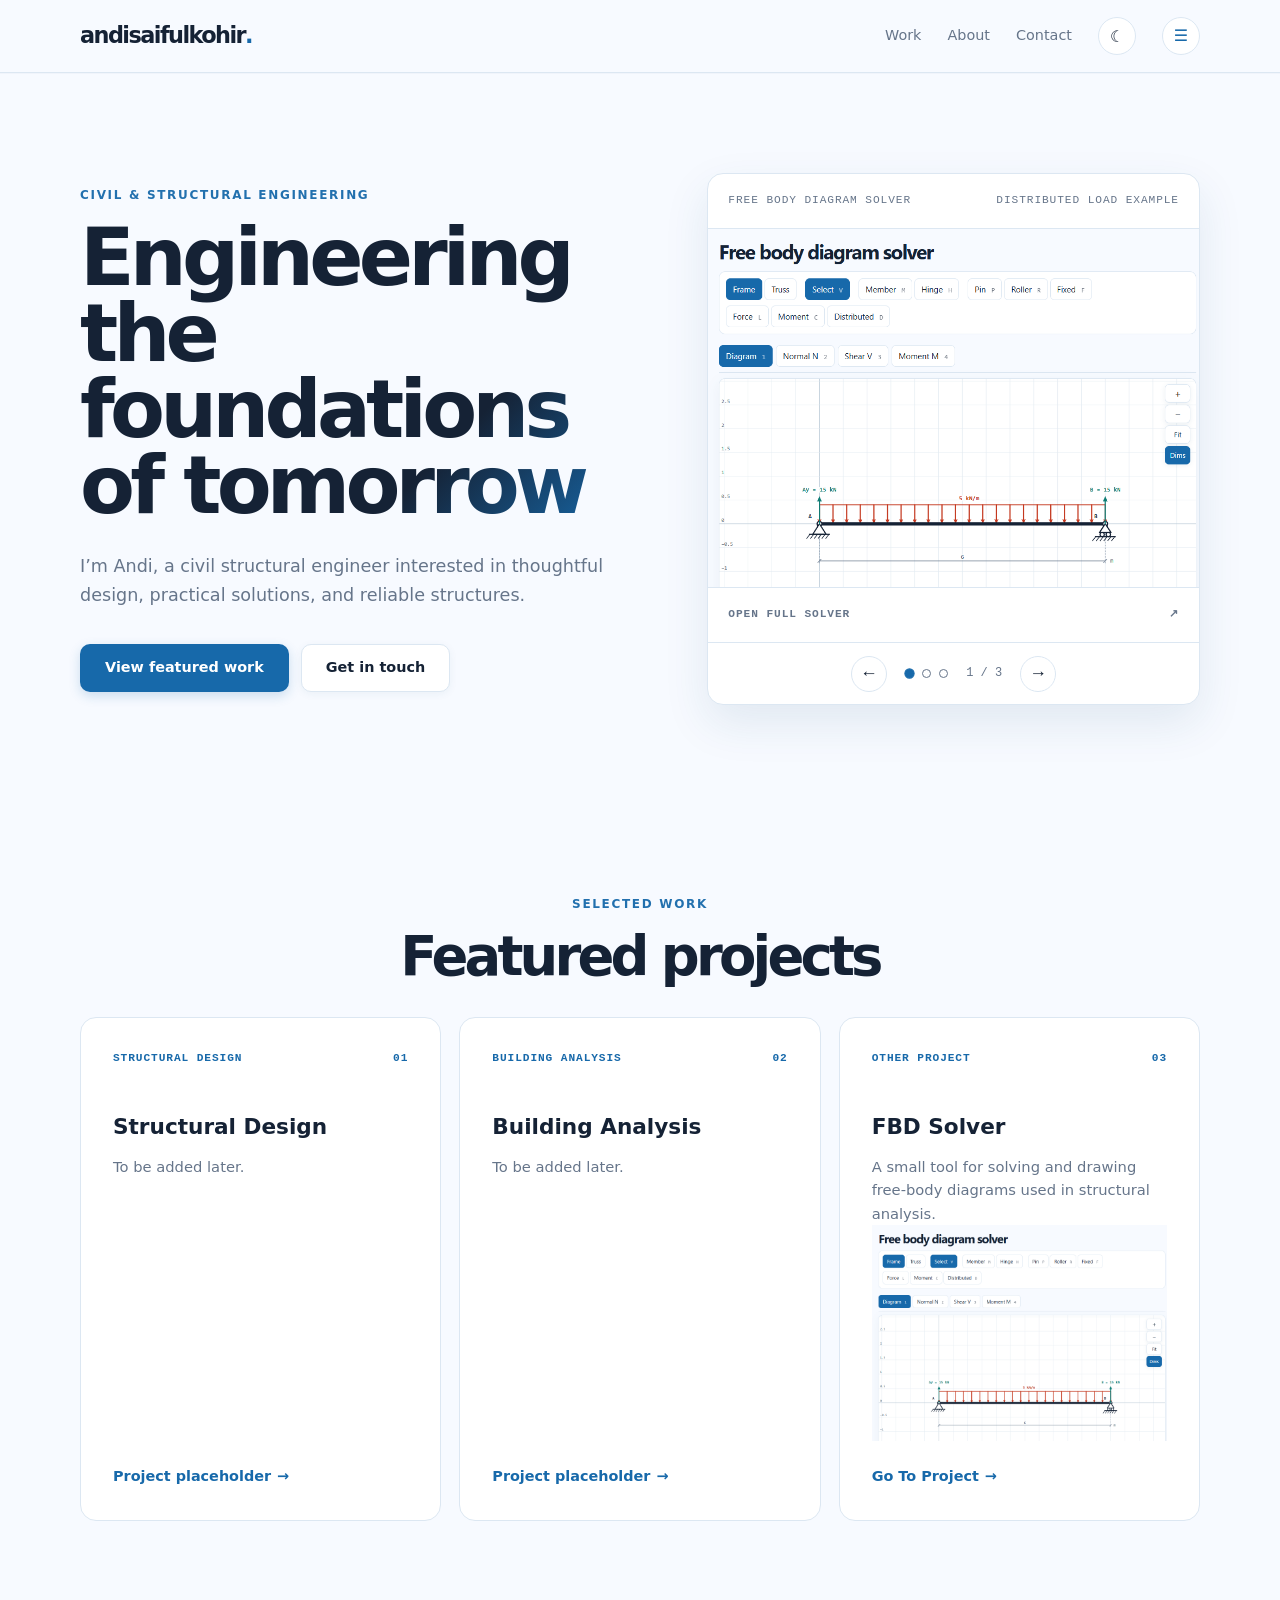
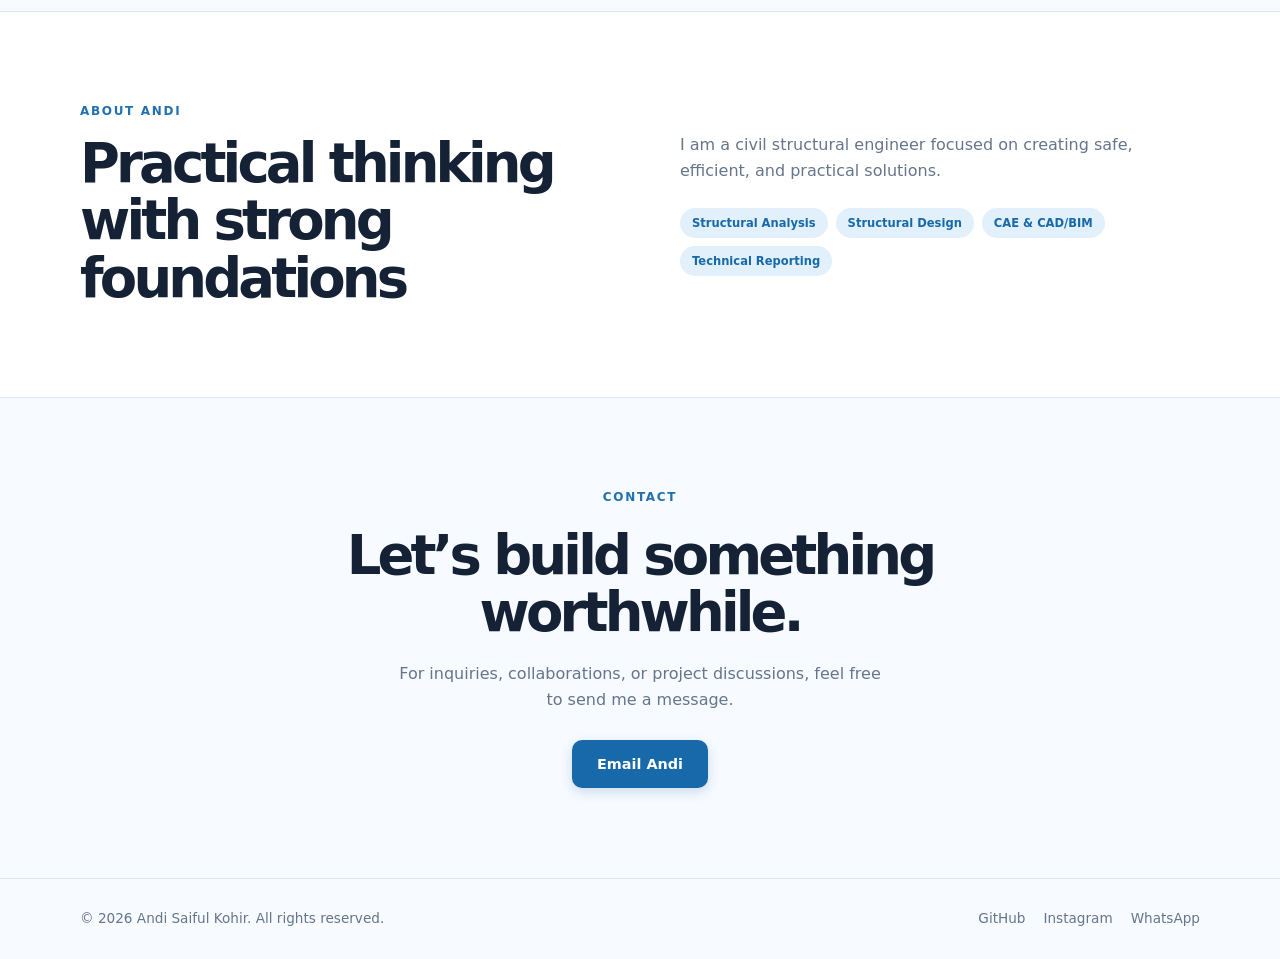
==== commit 4280e2c2: "Enhance animations and transitions across portfolio and quick access components; update project link" ====
--- a/index.html
+++ b/index.html
@@ -211,7 +211,7 @@
           </p>
 
           <a class="project-link" href="#structural-design">
-            Project placeholder →
+            Project placeholder
           </a>
         </article>
 
@@ -228,7 +228,7 @@
           </p>
 
           <a class="project-link" href="#building-analysis">
-            Project placeholder →
+            Project placeholder
           </a>
         </article>
 
@@ -254,7 +254,7 @@
             />
 
           <a class="project-link" href="https://andisaifulkohir.github.io/FBD-Solver/">
-            Go To Project →
+            Go To Project
           </a>
         </article>
       </div>
--- a/assets/css/shared.css
+++ b/assets/css/shared.css
@@ -18,9 +18,12 @@
   --drawing-light: #9fc5e4;
 
   --shadow: 0 18px 45px rgba(29, 77, 115, 0.1);
+  --shadow-sm: 0 2px 8px rgba(29, 77, 115, 0.06);
+  --shadow-md: 0 8px 24px rgba(29, 77, 115, 0.08);
 
   --container-width: 1120px;
   --radius: 16px;
+  --radius-sm: 12px;
   --font-sans: Inter, ui-sans-serif, system-ui, -apple-system, BlinkMacSystemFont,
     "Segoe UI", sans-serif;
   --font-mono: "SFMono-Regular", Consolas, monospace;
@@ -46,6 +49,8 @@
   --drawing-light: #426b89;
 
   --shadow: 0 18px 45px rgba(0, 0, 0, 0.25);
+  --shadow-sm: 0 2px 8px rgba(0, 0, 0, 0.12);
+  --shadow-md: 0 8px 24px rgba(0, 0, 0, 0.18);
 }
 
 * {
@@ -64,6 +69,8 @@
   color: var(--text);
   font-family: var(--font-sans);
   line-height: 1.6;
+  -webkit-font-smoothing: antialiased;
+  -moz-osx-font-smoothing: grayscale;
   transition:
     background-color 0.25s ease,
     color 0.25s ease;
@@ -95,12 +102,15 @@
   top: 0;
   z-index: 10;
   border-bottom: 1px solid var(--border);
-  background: rgba(247, 250, 255, 0.88);
-  backdrop-filter: blur(12px);
+  background: rgba(247, 250, 255, 0.92);
+  backdrop-filter: blur(16px) saturate(180%);
+  box-shadow: 0 1px 0 rgba(29, 77, 115, 0.03);
+  transition: all 0.2s ease;
 }
 
 :root[data-theme="dark"] .site-header {
-  background: rgba(13, 20, 28, 0.88);
+  background: rgba(13, 20, 28, 0.92);
+  box-shadow: 0 1px 0 rgba(0, 0, 0, 0.1);
 }
 
 .navbar {
@@ -116,10 +126,21 @@
   font-size: 1.4rem;
   font-weight: 800;
   letter-spacing: -0.07em;
+  transition: transform 0.2s ease;
+}
+
+.logo:hover {
+  transform: translateY(-1px);
 }
 
 .logo span {
   color: var(--blue);
+  display: inline-block;
+  transition: transform 0.3s cubic-bezier(0.34, 1.56, 0.64, 1);
+}
+
+.logo:hover span {
+  transform: scale(1.15);
 }
 
 .nav-links {
@@ -131,11 +152,29 @@
 .nav-links > a {
   color: var(--text-muted);
   font-size: 0.9rem;
+  font-weight: 500;
+  position: relative;
   transition: color 0.2s ease;
+}
+
+.nav-links > a::after {
+  content: '';
+  position: absolute;
+  bottom: -4px;
+  left: 0;
+  width: 0;
+  height: 2px;
+  background: var(--blue);
+  border-radius: 2px;
+  transition: width 0.3s cubic-bezier(0.4, 0, 0.2, 1);
 }
 
 .nav-links > a:hover {
   color: var(--blue);
+}
+
+.nav-links > a:hover::after {
+  width: 100%;
 }
 
 .theme-toggle {
@@ -155,51 +194,74 @@
     transform 0.2s ease;
 }
 
+.theme-toggle:active {
+  transform: scale(0.95);
+}
+
 .theme-toggle:hover {
   border-color: var(--blue);
   background: var(--surface-muted);
   transform: rotate(12deg);
+  box-shadow: var(--shadow-sm);
 }
 
 .button {
-  min-height: 46px;
+  min-height: 48px;
   display: inline-flex;
   align-items: center;
   justify-content: center;
-  padding: 0 20px;
+  padding: 0 24px;
   border: 1px solid transparent;
-  border-radius: 8px;
+  border-radius: 10px;
   font-size: 0.9rem;
-  font-weight: 700;
+  font-weight: 600;
+  cursor: pointer;
   transition:
     background-color 0.2s ease,
     border-color 0.2s ease,
     color 0.2s ease,
-    transform 0.2s ease;
+    transform 0.2s cubic-bezier(0.4, 0, 0.2, 1),
+    box-shadow 0.2s ease;
 }
 
 .button:hover {
   transform: translateY(-2px);
+}
+
+.button:active {
+  transform: translateY(0);
 }
 
 .button-primary {
   background: var(--blue);
   color: #ffffff;
+  box-shadow: 0 4px 12px rgba(23, 105, 170, 0.2);
 }
 
 .button-primary:hover {
   background: var(--blue-dark);
+  box-shadow: 0 8px 24px rgba(23, 105, 170, 0.3);
+}
+
+:root[data-theme="dark"] .button-primary {
+  box-shadow: 0 4px 12px rgba(90, 171, 235, 0.25);
+}
+
+:root[data-theme="dark"] .button-primary:hover {
+  box-shadow: 0 8px 24px rgba(90, 171, 235, 0.35);
 }
 
 .button-secondary {
   border-color: var(--border);
   background: var(--surface);
   color: var(--text);
+  box-shadow: var(--shadow-sm);
 }
 
 .button-secondary:hover {
   border-color: var(--blue);
   background: var(--surface-muted);
+  box-shadow: var(--shadow-md);
 }
 
 @media (max-width: 560px) {
--- a/assets/css/portfolio.css
+++ b/assets/css/portfolio.css
@@ -15,9 +15,10 @@
 
   color: var(--blue);
   font-size: 0.75rem;
-  font-weight: 800;
+  font-weight: 700;
   letter-spacing: 0.14em;
   text-transform: uppercase;
+  opacity: 0.95;
 }
 
 .hero h1 {
@@ -26,10 +27,36 @@
   font-size: clamp(3.5rem, 8vw, 5rem);
   line-height: 0.95;
   letter-spacing: -0.06em;
+  font-weight: 800;
+  background: linear-gradient(135deg, var(--text) 0%, var(--text) 70%, var(--blue) 100%);
+  -webkit-background-clip: text;
+  -webkit-text-fill-color: transparent;
+  background-clip: text;
+  animation: fadeInUp 0.8s cubic-bezier(0.4, 0, 0.2, 1) backwards;
+}
+
+@keyframes fadeInUp {
+  from {
+    opacity: 0;
+    transform: translateY(20px);
+  }
+  to {
+    opacity: 1;
+    transform: translateY(0);
+  }
 }
 
 .hero h1 span {
   display: block;
+  animation: fadeInUp 0.8s cubic-bezier(0.4, 0, 0.2, 1) backwards;
+}
+
+.hero h1 span:nth-child(2) {
+  animation-delay: 0.1s;
+}
+
+.hero h1 span:nth-child(3) {
+  animation-delay: 0.2s;
 }
 
 .hero-text {
@@ -38,6 +65,8 @@
 
   color: var(--text-muted);
   font-size: 1.1rem;
+  line-height: 1.65;
+  animation: fadeInUp 0.8s cubic-bezier(0.4, 0, 0.2, 1) 0.3s backwards;
 }
 
 .hero-actions {
@@ -45,6 +74,7 @@
   flex-wrap: wrap;
   gap: 12px;
   margin-top: 34px;
+  animation: fadeInUp 0.8s cubic-bezier(0.4, 0, 0.2, 1) 0.4s backwards;
 }
 
 .calculator-preview {
@@ -53,6 +83,16 @@
   border-radius: var(--radius);
   background: var(--surface);
   box-shadow: var(--shadow);
+  animation: fadeIn 1s cubic-bezier(0.4, 0, 0.2, 1) 0.5s backwards;
+}
+
+@keyframes fadeIn {
+  from {
+    opacity: 0;
+  }
+  to {
+    opacity: 1;
+  }
 }
 
 .preview-slide[hidden] {
@@ -65,6 +105,11 @@
   height: 360px;
   object-fit: cover;
   object-position: top;
+  transition: transform 0.6s cubic-bezier(0.4, 0, 0.2, 1);
+}
+
+.preview-slide:hover .preview-screenshot {
+  transform: scale(1.02);
 }
 
 .preview-placeholder {
@@ -105,7 +150,13 @@
 
 .calculator-preview-link {
   color: var(--blue);
-  font-weight: 700;
+  font-weight: 600;
+  transition: all 0.3s ease;
+}
+
+.calculator-preview-link:hover {
+  color: var(--blue-dark);
+  background: var(--blue-soft);
 }
 
 .preview-placeholder-footer {
@@ -122,8 +173,8 @@
 }
 
 .preview-arrow {
-  width: 34px;
-  height: 34px;
+  width: 36px;
+  height: 36px;
   display: grid;
   place-items: center;
   border: 1px solid var(--border);
@@ -132,11 +183,23 @@
   color: var(--text);
   cursor: pointer;
   font-size: 1.1rem;
-}
-
-.preview-arrow:hover,
+  transition: all 0.25s cubic-bezier(0.4, 0, 0.2, 1);
+}
+
+.preview-arrow:hover {
+  border-color: var(--blue);
+  color: var(--blue);
+  background: var(--blue-soft);
+  transform: scale(1.08);
+}
+
+.preview-arrow:active {
+  transform: scale(0.95);
+}
+
 .preview-dot:hover {
   border-color: var(--blue);
+  transform: scale(1.2);
 }
 
 .preview-pagination {
@@ -153,11 +216,13 @@
   border-radius: 50%;
   background: transparent;
   cursor: pointer;
+  transition: all 0.25s cubic-bezier(0.4, 0, 0.2, 1);
 }
 
 .preview-dot[aria-pressed="true"] {
   border-color: var(--blue);
   background: var(--blue);
+  transform: scale(1.15);
 }
 
 .preview-count {
@@ -247,6 +312,7 @@
   margin-inline: auto;
 
   font-size: clamp(2.2rem, 5vw, 3.4rem);
+  font-weight: 800;
   line-height: 1.05;
   letter-spacing: -0.07em;
 }
@@ -264,22 +330,64 @@
   display: flex;
   flex-direction: column;
   align-items: flex-start;
-
-  padding: 28px;
+  position: relative;
+
+  padding: 32px;
   border: 1px solid var(--border);
   border-radius: var(--radius);
   background: var(--surface);
 
+  opacity: 0;
+  transform: translateY(30px);
+
   transition:
-    border-color 0.2s ease,
-    box-shadow 0.2s ease,
-    transform 0.2s ease;
+    border-color 0.3s cubic-bezier(0.4, 0, 0.2, 1),
+    box-shadow 0.3s cubic-bezier(0.4, 0, 0.2, 1),
+    transform 0.3s cubic-bezier(0.4, 0, 0.2, 1),
+    opacity 0.6s cubic-bezier(0.4, 0, 0.2, 1);
+}
+
+.project-card.in-view {
+  opacity: 1;
+  transform: translateY(0);
+}
+
+.project-card:nth-child(1).in-view {
+  transition-delay: 0.1s;
+}
+
+.project-card:nth-child(2).in-view {
+  transition-delay: 0.2s;
+}
+
+.project-card:nth-child(3).in-view {
+  transition-delay: 0.3s;
 }
 
 .project-card:hover {
   border-color: var(--blue);
   box-shadow: var(--shadow);
-  transform: translateY(-5px);
+  transform: translateY(-6px);
+}
+
+.project-card::before {
+  content: '';
+  position: absolute;
+  inset: 0;
+  border-radius: var(--radius);
+  padding: 1px;
+  background: linear-gradient(135deg, var(--blue) 0%, transparent 50%);
+  -webkit-mask:
+    linear-gradient(#fff 0 0) content-box,
+    linear-gradient(#fff 0 0);
+  -webkit-mask-composite: xor;
+  mask-composite: exclude;
+  opacity: 0;
+  transition: opacity 0.3s ease;
+}
+
+.project-card:hover::before {
+  opacity: 0.6;
 }
 
 .project-top {
@@ -303,7 +411,13 @@
 }
 
 .project-card h3 {
-  font-size: 1.25rem;
+  font-size: 1.35rem;
+  font-weight: 700;
+  transition: color 0.3s ease;
+}
+
+.project-card:hover h3 {
+  color: var(--blue);
 }
 
 .project-card p {
@@ -322,12 +436,20 @@
 
 .project-tags span,
 .skills span {
-  padding: 5px 10px;
+  padding: 6px 12px;
   border-radius: 999px;
   background: var(--blue-soft);
   color: var(--blue);
   font-size: 0.72rem;
-  font-weight: 700;
+  font-weight: 600;
+  transition: all 0.2s ease;
+}
+
+.project-tags span:hover,
+.skills span:hover {
+  background: var(--blue);
+  color: #ffffff;
+  transform: translateY(-1px);
 }
 
 .project-link {
@@ -336,11 +458,26 @@
 
   color: var(--blue);
   font-size: 0.9rem;
-  font-weight: 700;
+  font-weight: 600;
+  display: inline-flex;
+  align-items: center;
+  gap: 6px;
+  transition: all 0.3s cubic-bezier(0.4, 0, 0.2, 1);
+}
+
+.project-link::after {
+  content: '→';
+  display: inline-block;
+  transition: transform 0.3s cubic-bezier(0.4, 0, 0.2, 1);
 }
 
 .project-link:hover {
   color: var(--blue-dark);
+  gap: 10px;
+}
+
+.project-link:hover::after {
+  transform: translateX(4px);
 }
 
 /* About */
@@ -356,6 +493,16 @@
   gap: 80px;
 
   padding-block: 90px;
+
+  opacity: 0;
+  transform: translateY(30px);
+  transition: opacity 0.8s cubic-bezier(0.4, 0, 0.2, 1),
+              transform 0.8s cubic-bezier(0.4, 0, 0.2, 1);
+}
+
+.about-content.in-view {
+  opacity: 1;
+  transform: translateY(0);
 }
 
 .about-text {
@@ -373,6 +520,16 @@
 /* Contact */
 .contact-section {
   text-align: center;
+
+  opacity: 0;
+  transform: translateY(30px);
+  transition: opacity 0.8s cubic-bezier(0.4, 0, 0.2, 1),
+              transform 0.8s cubic-bezier(0.4, 0, 0.2, 1);
+}
+
+.contact-section.in-view {
+  opacity: 1;
+  transform: translateY(0);
 }
 
 .contact-section .eyebrow {
@@ -409,6 +566,12 @@
 
 .social-links a:hover {
   color: var(--blue);
+  transform: translateY(-2px);
+}
+
+.social-links a {
+  transition: all 0.2s ease;
+  display: inline-block;
 }
 
 /* Tablet */
@@ -491,3 +654,28 @@
     padding-block: 20px;
   }
 }
+
+@media (prefers-reduced-motion: reduce) {
+  *,
+  *::before,
+  *::after {
+    animation-duration: 0.01ms !important;
+    animation-iteration-count: 1 !important;
+    transition-duration: 0.01ms !important;
+  }
+
+  .hero h1,
+  .hero h1 span,
+  .hero-text,
+  .hero-actions,
+  .calculator-preview {
+    animation: none !important;
+  }
+
+  .project-card,
+  .about-content,
+  .contact-section {
+    opacity: 1 !important;
+    transform: none !important;
+  }
+}
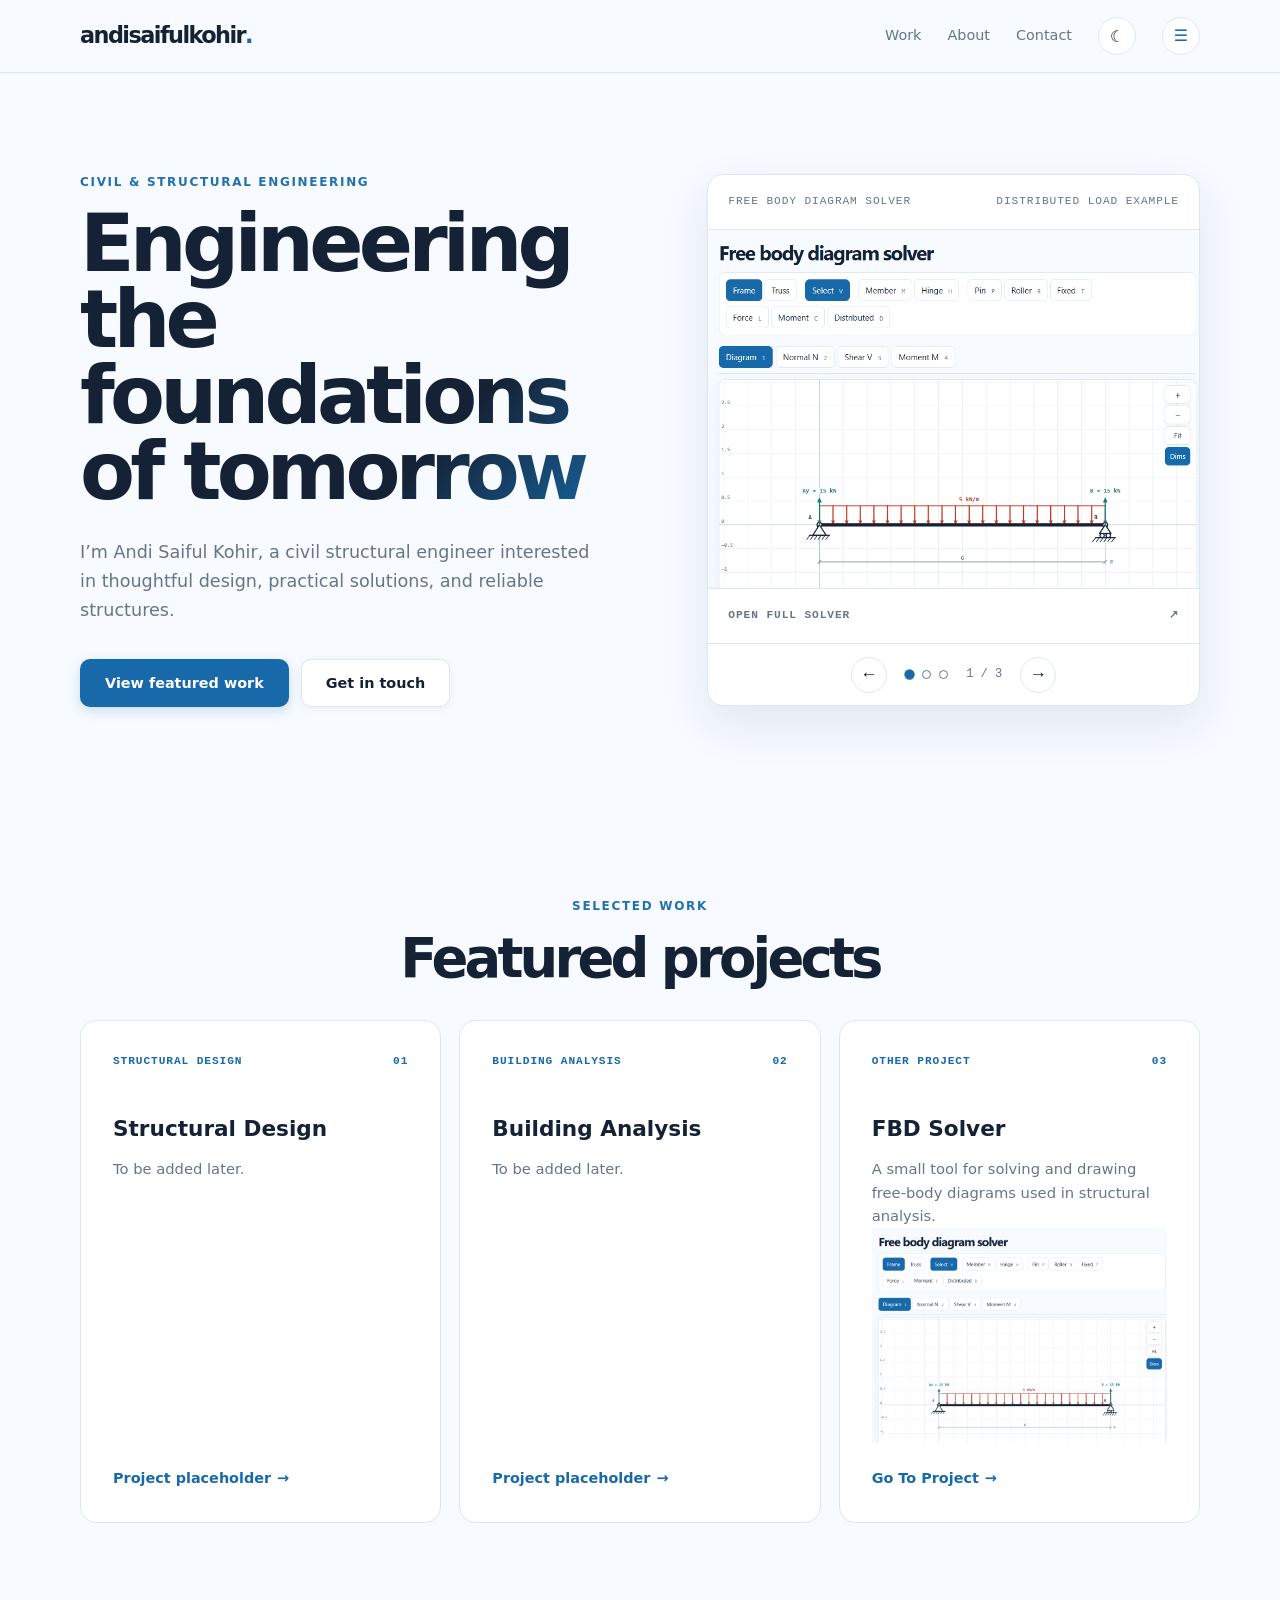
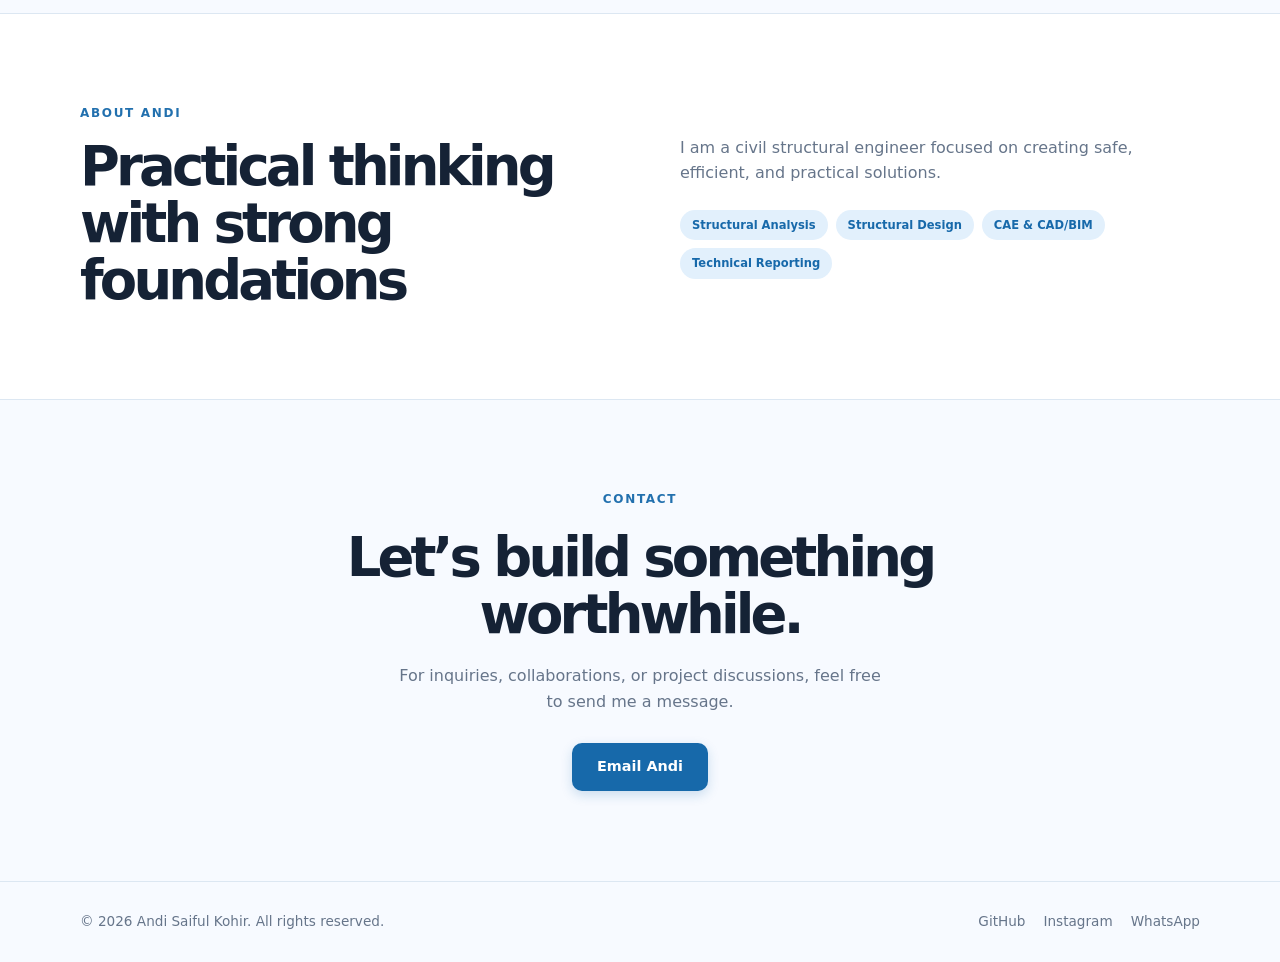
==== commit b014884a: "Link tools to asaiko.org paths with GitHub Pages fallback Tool links use /fbd-solver/ and /rcsd-calc" ====
--- a/index.html
+++ b/index.html
@@ -62,7 +62,7 @@
         </h1>
 
         <p class="hero-text">
-          I’m Andi, a civil structural engineer interested in thoughtful
+          I’m Andi Saiful Kohir, a civil structural engineer interested in thoughtful
           design, practical solutions, and reliable structures.
         </p>
 
@@ -97,7 +97,7 @@
 
             <a
               class="card-footer calculator-preview-link"
-              href="https://andisaifulkohir.github.io/FBD-Solver/"
+              href="/fbd-solver/" data-github-pages-href="/FBD-Solver/"
               target="_blank"
               rel="noopener"
             >
@@ -123,7 +123,7 @@
 
             <a
               class="card-footer calculator-preview-link"
-              href="https://andisaifulkohir.github.io/RC-Strain-Diagram-Calculator/"
+              href="/rcsd-calculator/" data-github-pages-href="/RC-Strain-Diagram-Calculator/"
               target="_blank"
               rel="noopener"
             >
@@ -253,7 +253,7 @@
               style="display: block; width: 100%; max-width: 100%; height: auto;"
             />
 
-          <a class="project-link" href="https://andisaifulkohir.github.io/FBD-Solver/">
+          <a class="project-link" href="/fbd-solver/" data-github-pages-href="/FBD-Solver/">
             Go To Project
           </a>
         </article>
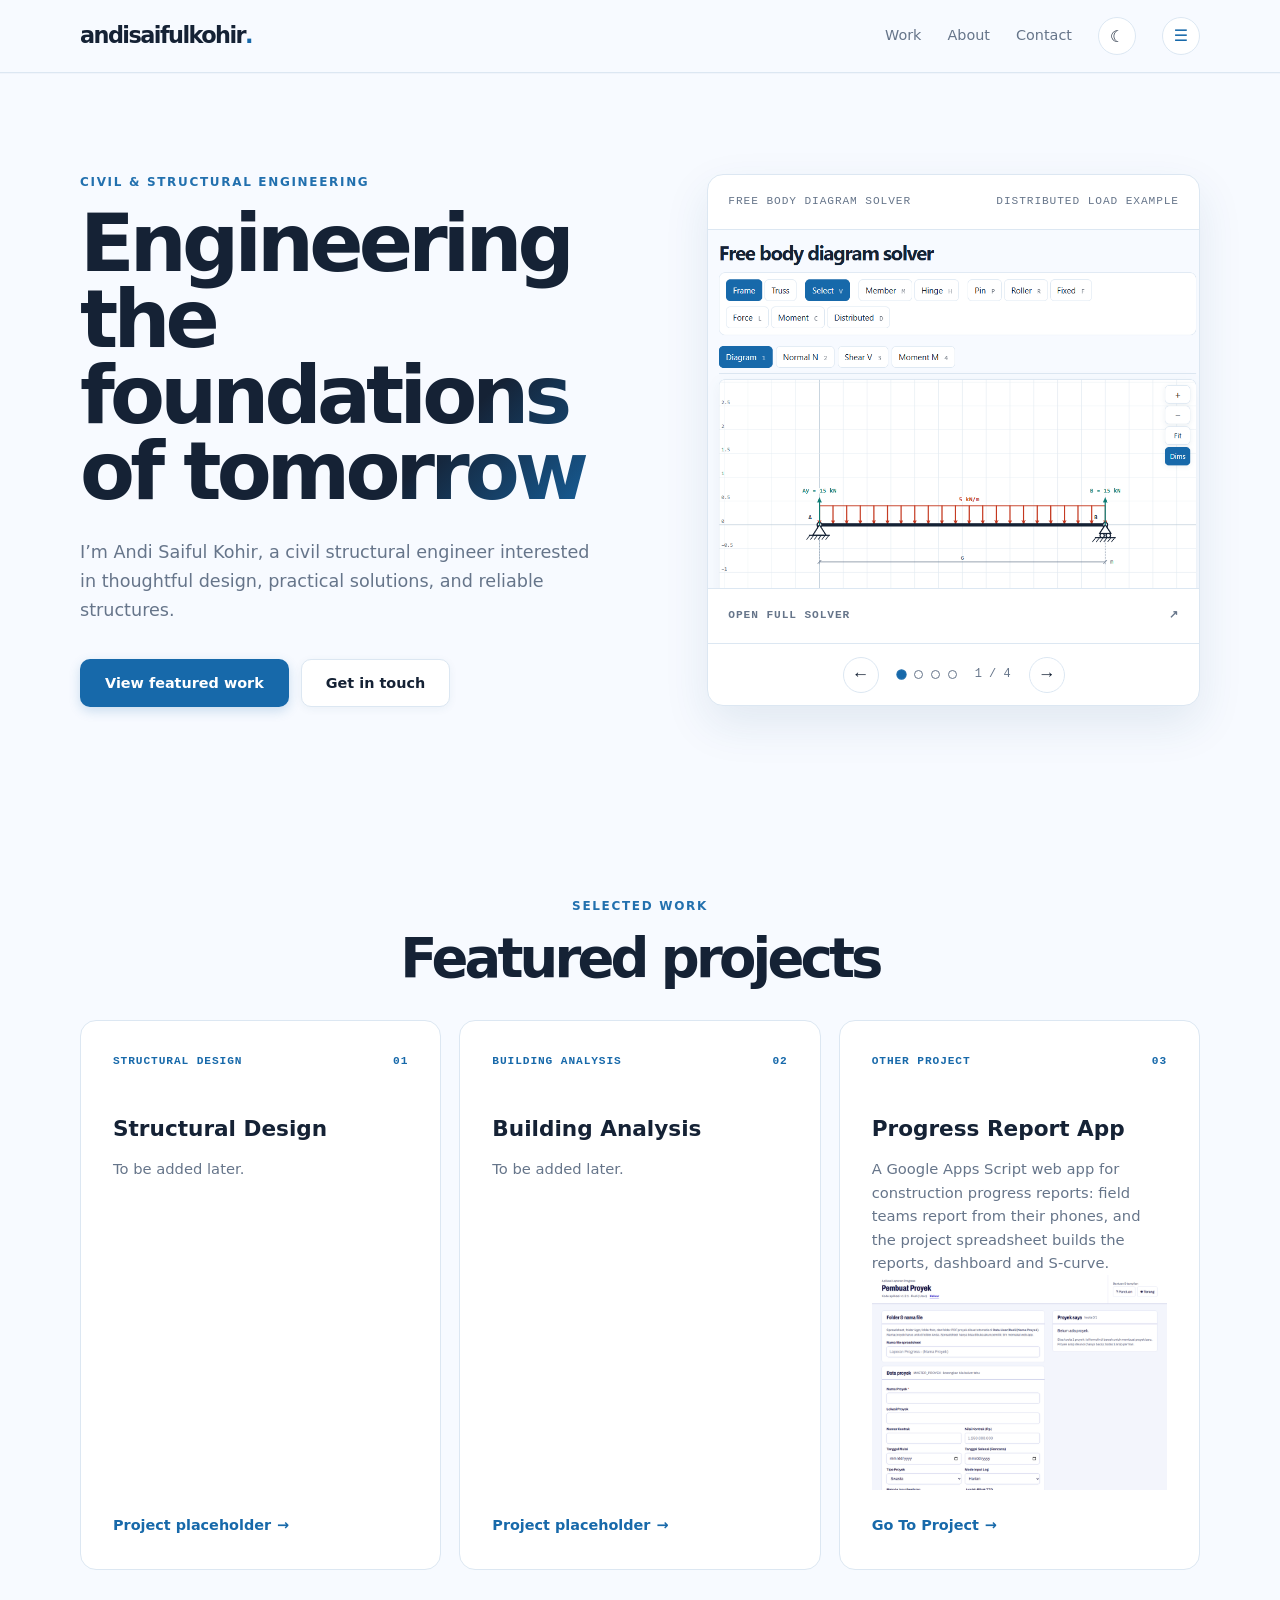
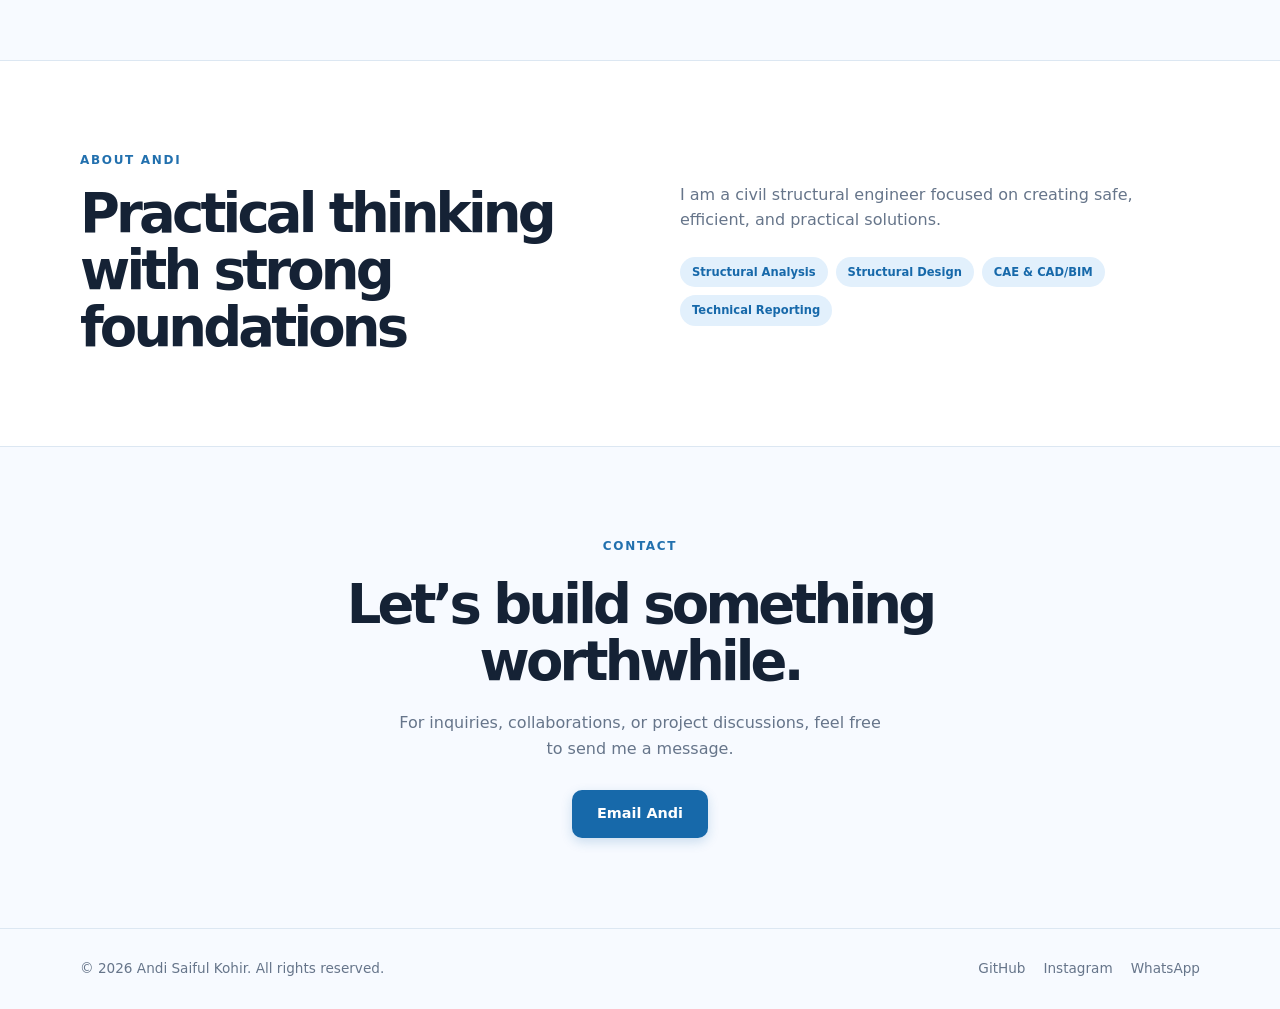
==== commit f1496afc: "Add Progress Report App to header slider and featured projects - New third header card (Progress Rep" ====
--- a/index.html
+++ b/index.html
@@ -128,6 +128,33 @@
               rel="noopener"
             >
               <span>OPEN FULL CALCULATOR</span>
+              <span aria-hidden="true">↗</span>
+            </a>
+          </section>
+
+          <section class="preview-slide" aria-label="Progress Report App preview" hidden>
+            <div class="card-label">
+              <span>PROGRESS REPORT APP</span>
+              <span>PROJECT CREATOR</span>
+            </div>
+
+            <img
+              class="preview-screenshot"
+              src="assets/images/progress-report-preview.png"
+              data-dark-src="assets/images/progress-report-preview-dark.png"
+              alt="Project creator page of the Progress Report App with folder, file name and project data forms"
+              width="904"
+              height="660"
+              style="display: block; width: 100%; max-width: 100%; height: auto;"
+            />
+
+            <a
+              class="card-footer calculator-preview-link"
+              href="https://script.google.com/macros/s/AKfycbz2z-n1o-dB1lvZEDKjNZS8fTg3-5cw3k1MC74VnDrTk9eZr3m77fD8ek2JWPYALEeG/exec"
+              target="_blank"
+              rel="noopener"
+            >
+              <span>OPEN WEB APP</span>
               <span aria-hidden="true">↗</span>
             </a>
           </section>
@@ -178,11 +205,18 @@
               class="preview-dot"
               type="button"
               data-preview-index="2"
-              aria-label="Show preview 3: More projects"
+              aria-label="Show preview 3: Progress Report App"
               aria-pressed="false"
             ></button>
-          </div>
-          <span class="preview-count" aria-live="polite">1 / 3</span>
+            <button
+              class="preview-dot"
+              type="button"
+              data-preview-index="3"
+              aria-label="Show preview 4: More projects"
+              aria-pressed="false"
+            ></button>
+          </div>
+          <span class="preview-count" aria-live="polite">1 / 4</span>
           <button class="preview-arrow" type="button" data-preview-step="1" aria-label="Next preview">
             <span aria-hidden="true">→</span>
           </button>
@@ -238,22 +272,28 @@
             <span class="project-number">03</span>
           </div>
 
-          <h3>FBD Solver</h3>
+          <h3>Progress Report App</h3>
 
           <p>
-            A small tool for solving and drawing free-body diagrams used in structural analysis.
+            A Google Apps Script web app for construction progress reports: field teams report from
+            their phones, and the project spreadsheet builds the reports, dashboard and S-curve.
           </p>
           <img
               class="preview-screenshot"
-              src="assets/images/fbd-solver-preview.png"
-              data-dark-src="assets/images/fbd-solver-preview-dark.png"
-              alt="Free body diagram solver showing a simply supported beam under a distributed load"
+              src="assets/images/progress-report-preview.png"
+              data-dark-src="assets/images/progress-report-preview-dark.png"
+              alt="Project creator page of the Progress Report App with folder, file name and project data forms"
               width="904"
               height="660"
               style="display: block; width: 100%; max-width: 100%; height: auto;"
             />
 
-          <a class="project-link" href="/fbd-solver/" data-github-pages-href="/FBD-Solver/">
+          <a
+            class="project-link"
+            href="https://script.google.com/macros/s/AKfycbz2z-n1o-dB1lvZEDKjNZS8fTg3-5cw3k1MC74VnDrTk9eZr3m77fD8ek2JWPYALEeG/exec"
+            target="_blank"
+            rel="noopener"
+          >
             Go To Project
           </a>
         </article>
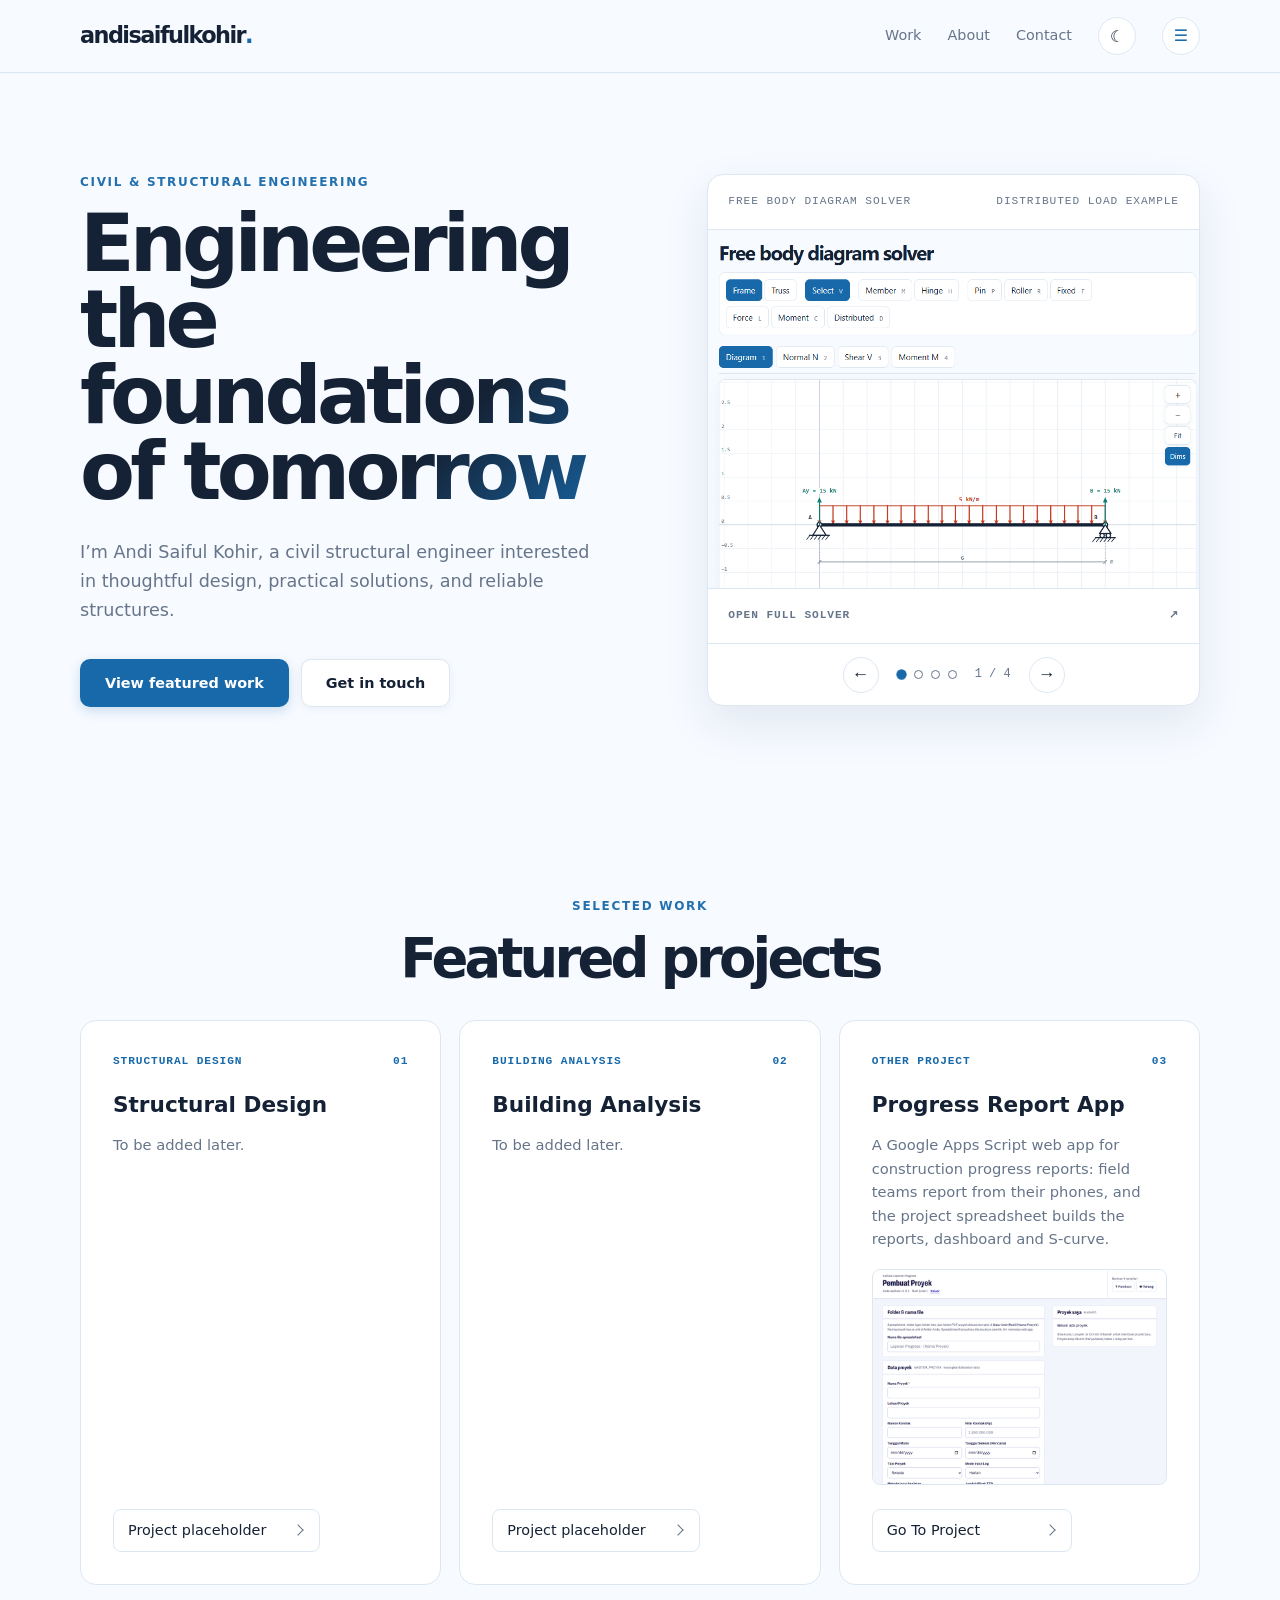
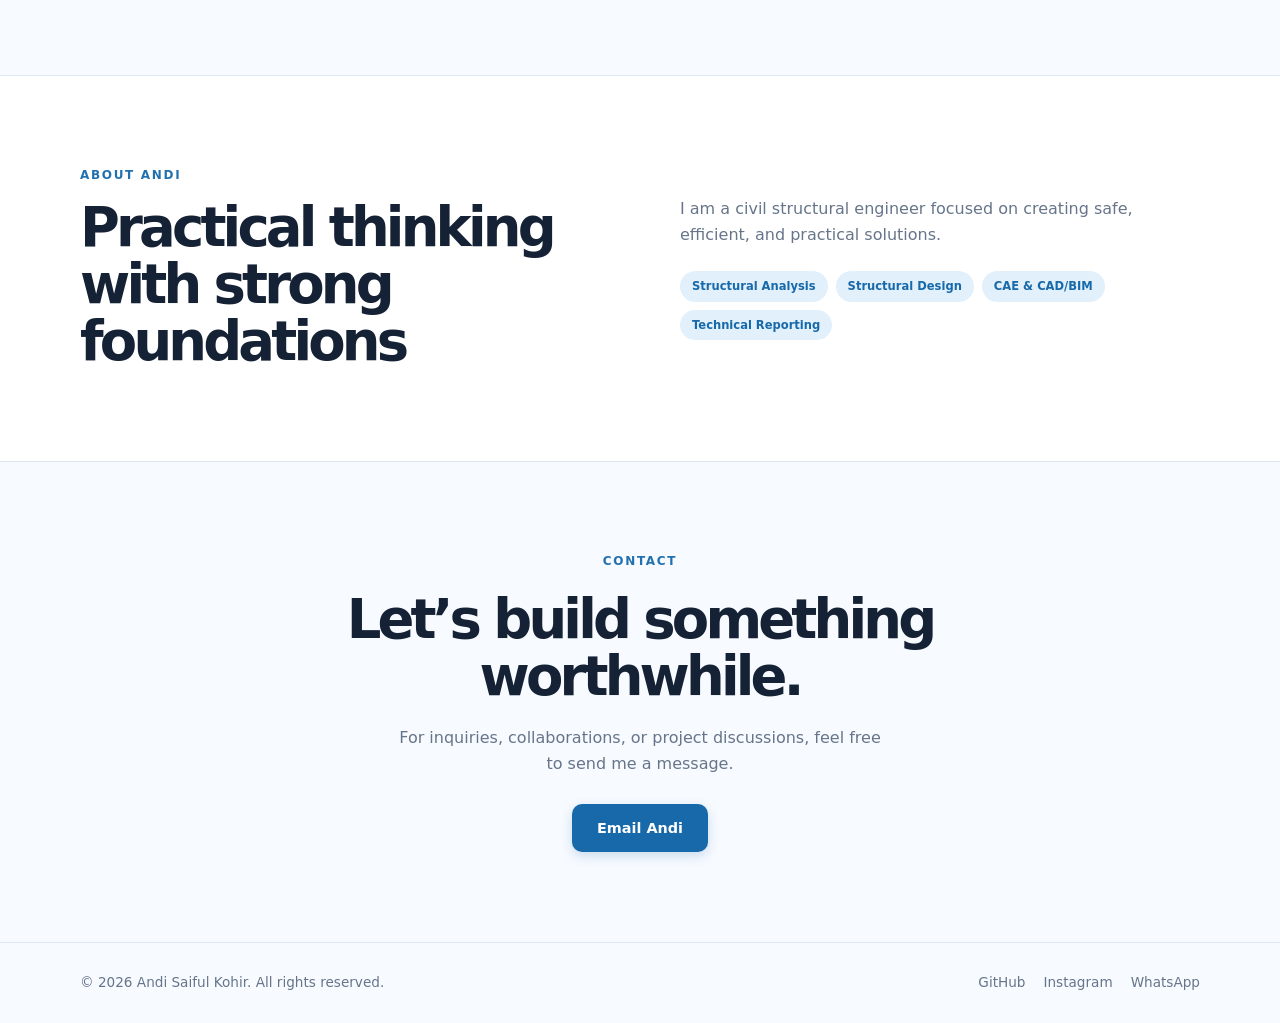
==== commit b230144e: "Tidy featured project cards and fix Go To Project button - Reduce gap between card label row and tit" ====
--- a/index.html
+++ b/index.html
@@ -285,7 +285,6 @@
               alt="Project creator page of the Progress Report App with folder, file name and project data forms"
               width="904"
               height="660"
-              style="display: block; width: 100%; max-width: 100%; height: auto;"
             />
 
           <a
--- a/assets/css/portfolio.css
+++ b/assets/css/portfolio.css
@@ -383,6 +383,7 @@
   -webkit-mask-composite: xor;
   mask-composite: exclude;
   opacity: 0;
+  pointer-events: none;
   transition: opacity 0.3s ease;
 }
 
@@ -398,7 +399,7 @@
   justify-content: space-between;
   gap: 16px;
 
-  margin-bottom: 42px;
+  margin-bottom: 18px;
 }
 
 .project-type,
@@ -452,32 +453,68 @@
   transform: translateY(-1px);
 }
 
+.project-card .preview-screenshot {
+  height: auto;
+  margin-top: 18px;
+  border: 1px solid var(--border);
+  border-radius: 8px;
+  object-fit: contain;
+  background: var(--surface-muted);
+}
+
+/* Keep breathing room above the button even in the tallest card */
+.project-card > :nth-last-child(2) {
+  margin-bottom: 24px;
+}
+
 .project-link {
   margin-top: auto;
-  padding-top: 24px;
-
-  color: var(--blue);
-  font-size: 0.9rem;
-  font-weight: 600;
+
   display: inline-flex;
   align-items: center;
-  gap: 6px;
-  transition: all 0.3s cubic-bezier(0.4, 0, 0.2, 1);
-}
-
+  justify-content: space-between;
+  gap: 28px;
+  min-width: 200px;
+  padding: 9px 14px;
+
+  border: 1px solid var(--border);
+  border-radius: 8px;
+  background: var(--surface);
+  color: var(--text);
+  font-size: 0.9rem;
+  font-weight: 500;
+  transition:
+    border-color 0.2s ease,
+    color 0.2s ease,
+    box-shadow 0.2s ease;
+}
+
+/* Small right-pointing chevron, like a select box arrow turned sideways */
 .project-link::after {
-  content: '→';
-  display: inline-block;
-  transition: transform 0.3s cubic-bezier(0.4, 0, 0.2, 1);
-}
-
-.project-link:hover {
-  color: var(--blue-dark);
-  gap: 10px;
-}
-
-.project-link:hover::after {
-  transform: translateX(4px);
+  content: '';
+  flex-shrink: 0;
+  width: 7px;
+  height: 7px;
+  margin-right: 3px;
+  border-right: 1.5px solid var(--text-muted);
+  border-bottom: 1.5px solid var(--text-muted);
+  transform: rotate(-45deg);
+  transition:
+    transform 0.2s ease,
+    border-color 0.2s ease;
+}
+
+.project-link:hover,
+.project-link:focus-visible {
+  border-color: var(--blue);
+  color: var(--blue);
+  box-shadow: 0 0 0 3px var(--blue-soft);
+}
+
+.project-link:hover::after,
+.project-link:focus-visible::after {
+  border-color: var(--blue);
+  transform: translateX(3px) rotate(-45deg);
 }
 
 /* About */
